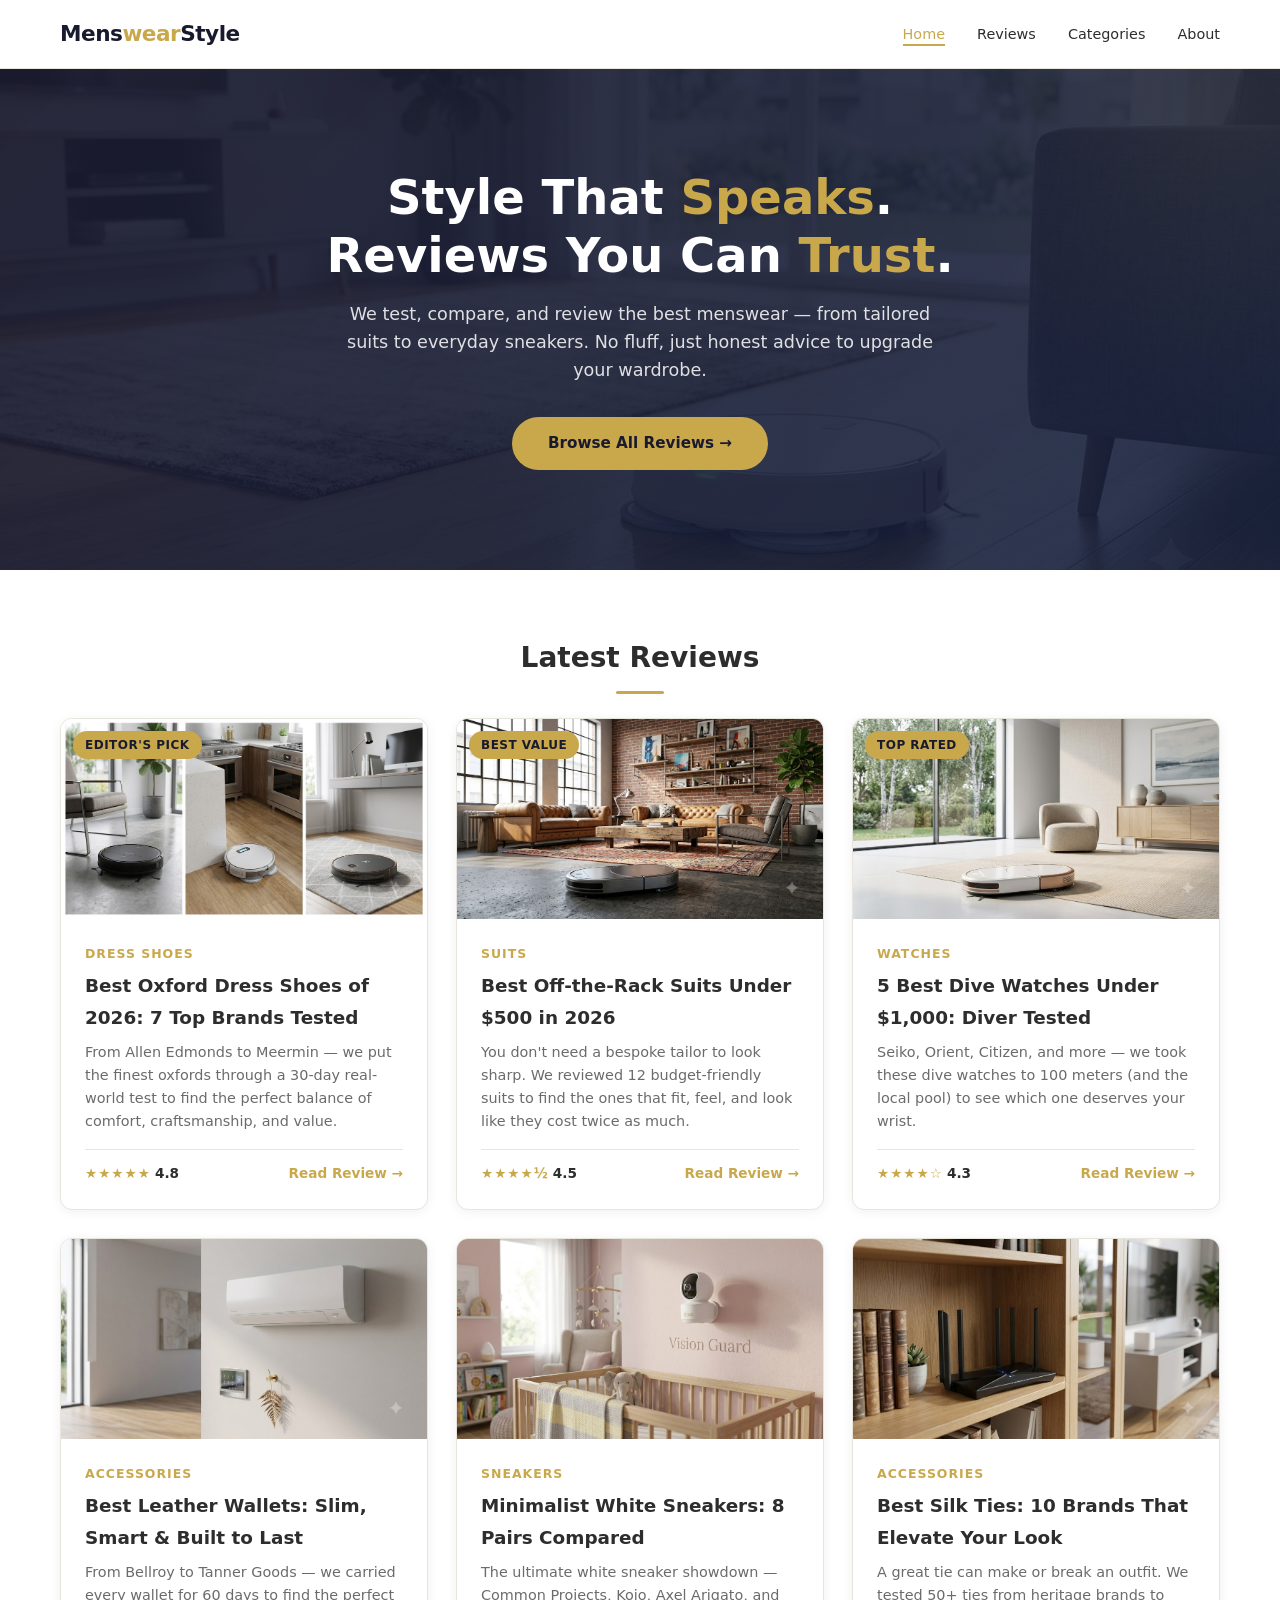
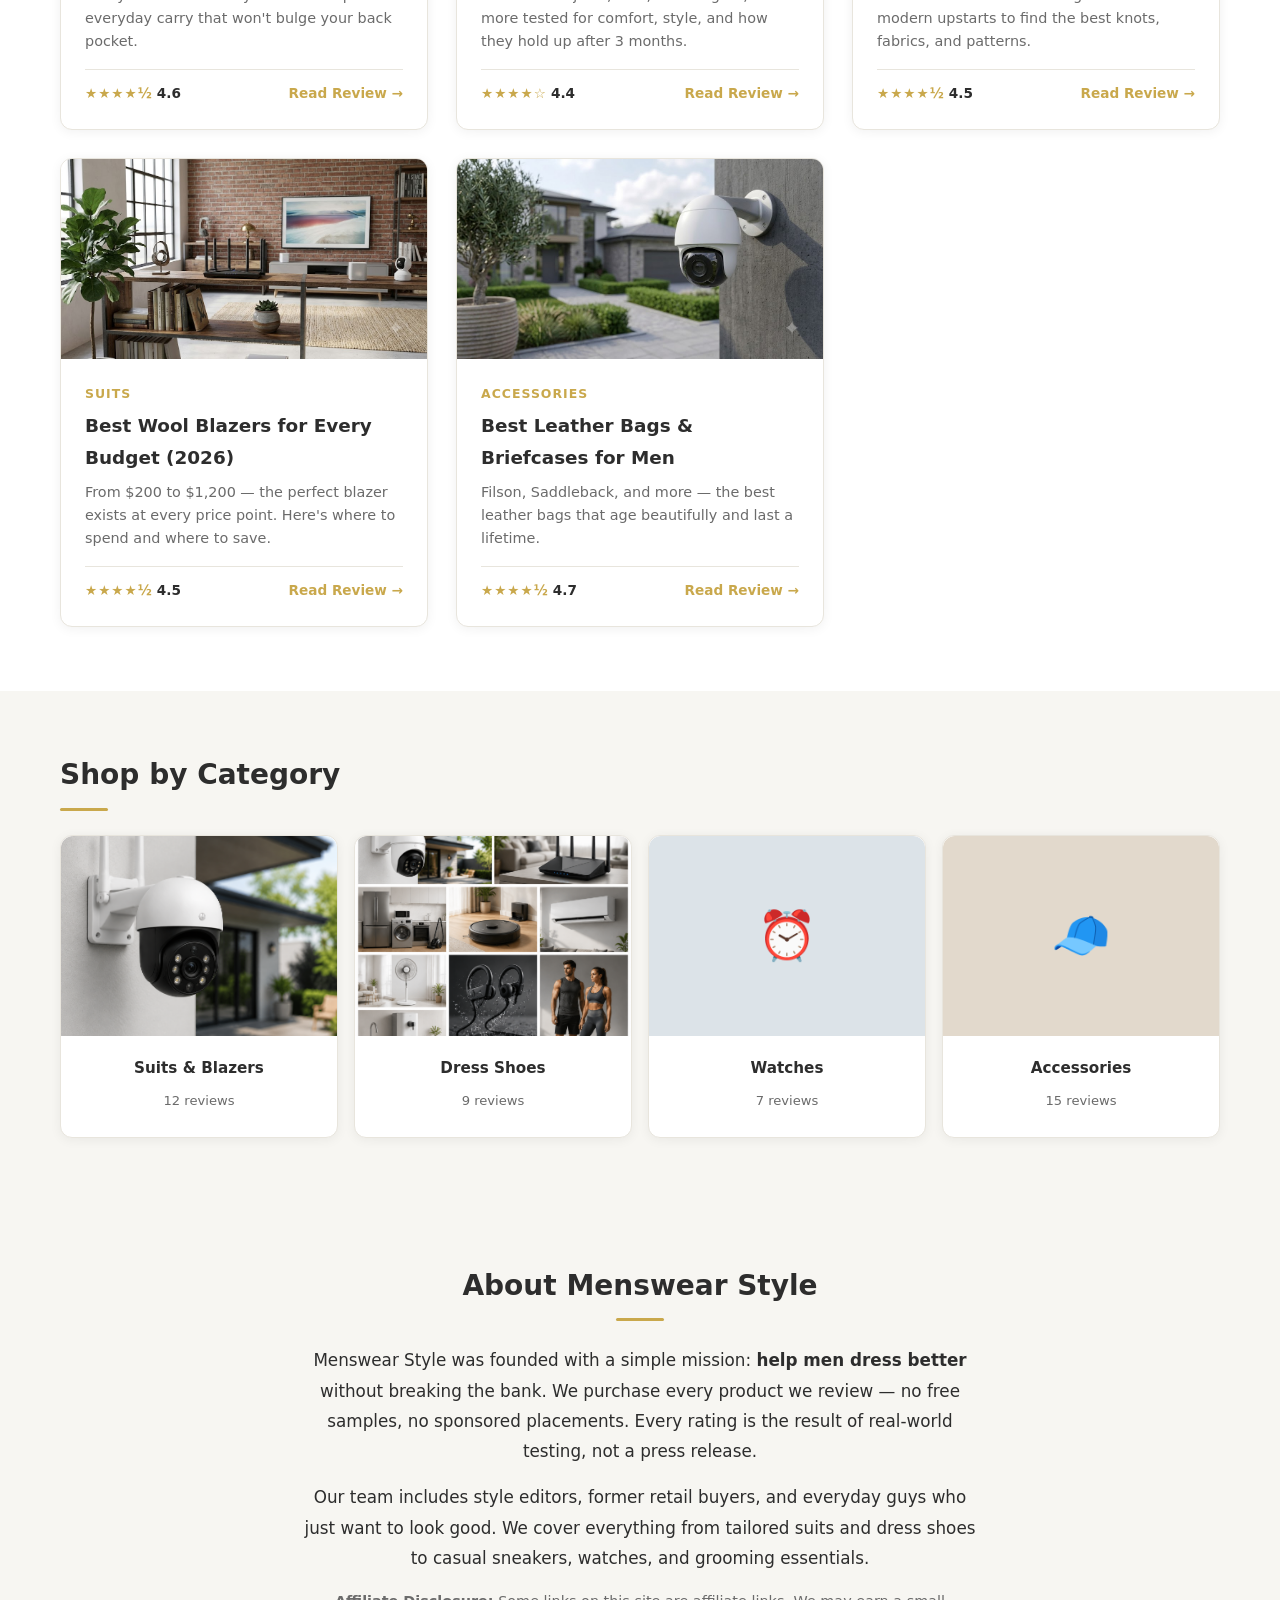
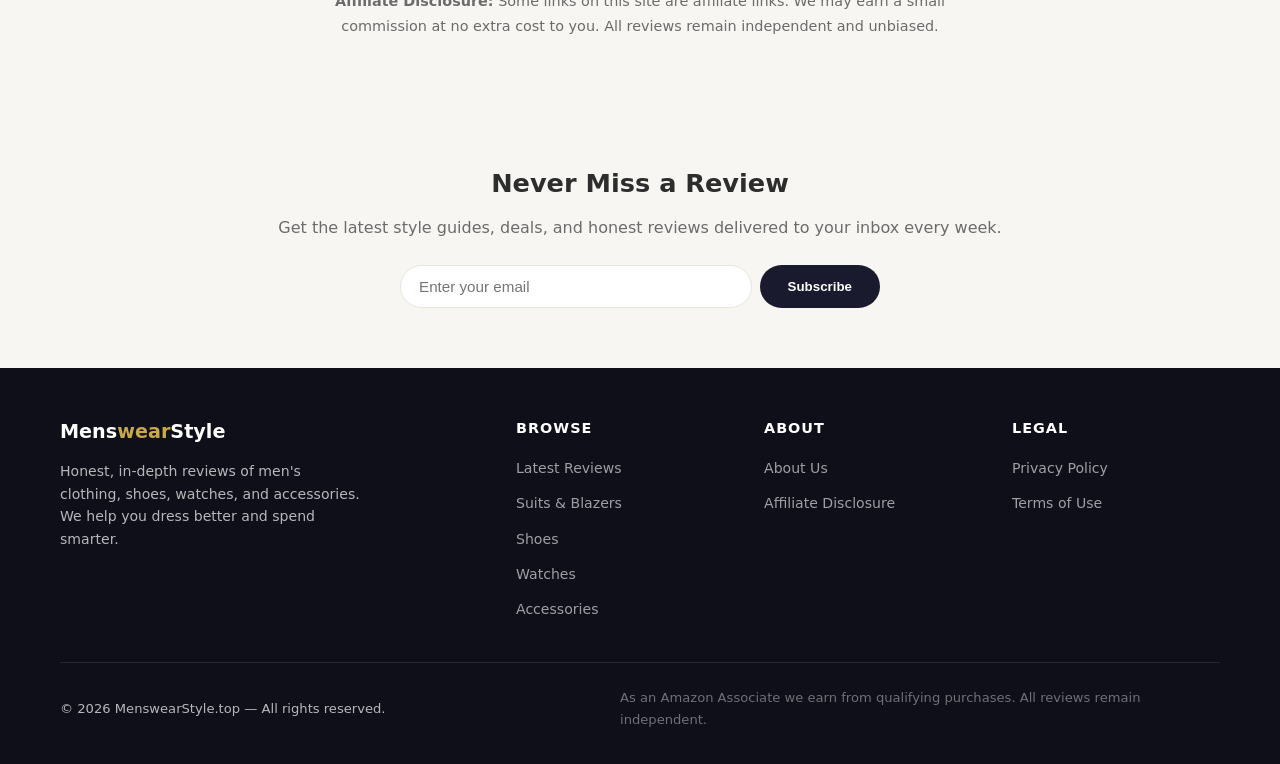
==== index.html @ a1fa3074 "Initial commit: menswearstyle.top static site" ====
<!DOCTYPE html>
<html lang="en">
<head>
  <meta charset="UTF-8" />
  <meta name="viewport" content="width=device-width, initial-scale=1.0" />
  <title>Menswear Style — Honest Reviews & Style Guide for Men</title>
  <meta name="description" content="In-depth reviews of men's suits, shoes, watches, and accessories. Honest buying guides to help you dress better and spend smarter." />
  <link rel="stylesheet" href="css/style.css" />
  <link rel="canonical" href="https://menswearstyle.top/" />
  <meta property="og:title" content="Menswear Style — Honest Reviews & Style Guide for Men" />
  <meta property="og:description" content="In-depth reviews of men's suits, shoes, watches, and accessories." />
  <meta property="og:url" content="https://menswearstyle.top/" />
  <meta property="og:type" content="website" />
  <style>
    /* ---- Hero with background image ---- */
    .hero {
      background: linear-gradient(135deg, rgba(26,26,46,0.92) 0%, rgba(22,33,62,0.88) 100%), url('images/hero.png');
      background-size: cover;
      background-position: center;
      padding: 100px 0;
    }

    .hero h1 { font-size: 3rem; }

    /* ---- Card image backgrounds ---- */
    .card-img {
      background-size: cover !important;
      background-position: center !important;
    }

    /* ---- Section padding tweaks ---- */
    .featured { padding: 64px 0; }
    .featured .section-title { text-align: center; }
    .featured .section-title::after { left: 50%; transform: translateX(-50%); }

    /* ---- Category with images ---- */
    .cat-card-img {
      width: 100%;
      height: 200px;
      border-radius: var(--radius) var(--radius) 0 0;
      background-size: cover;
      background-position: center;
    }
    .cat-card { padding: 0; overflow: hidden; }
    .cat-card .cat-info { padding: 20px 16px 24px; }
    .cat-card h3 { margin-bottom: 4px; }
    .cat-card .count { font-size: 0.82rem; color: var(--text-light); }

    /* ---- Responsive hero ---- */
    @media (max-width: 768px) {
      .hero { padding: 64px 0; }
      .hero h1 { font-size: 2rem; }
    }
  </style>
</head>
<body>

  <!-- ===== Header ===== -->
  <header class="site-header" role="banner">
    <div class="container header-inner">
      <div class="logo"><a href="/">Mens<span>wear</span>Style</a></div>
      <button class="nav-toggle" aria-label="Toggle navigation" aria-expanded="false">☰</button>
      <nav role="navigation" aria-label="Main navigation">
        <ul class="nav-list">
          <li><a href="/" class="active">Home</a></li>
          <li><a href="#reviews">Reviews</a></li>
          <li><a href="#categories">Categories</a></li>
          <li><a href="#about">About</a></li>
        </ul>
      </nav>
    </div>
  </header>

  <!-- ===== Hero ===== -->
  <section class="hero">
    <div class="container">
      <h1>Style That <span>Speaks</span>.<br />Reviews You Can <span>Trust</span>.</h1>
      <p>We test, compare, and review the best menswear — from tailored suits to everyday sneakers. No fluff, just honest advice to upgrade your wardrobe.</p>
      <a href="#reviews" class="hero-cta">Browse All Reviews →</a>
    </div>
  </section>

  <!-- ===== Featured Reviews ===== -->
  <section class="featured" id="reviews">
    <div class="container">
      <h2 class="section-title">Latest Reviews</h2>
      <div class="review-grid">

        <article class="review-card">
          <div class="card-img" style="background-image:url('images/review-1.jpg')">
            <span class="badge">Editor's Pick</span>
          </div>
          <div class="card-body">
            <div class="cat-tag">Dress Shoes</div>
            <h3><a href="#">Best Oxford Dress Shoes of 2026: 7 Top Brands Tested</a></h3>
            <p>From Allen Edmonds to Meermin — we put the finest oxfords through a 30-day real-world test to find the perfect balance of comfort, craftsmanship, and value.</p>
            <div class="card-footer">
              <span class="rating"><span class="stars">★★★★★</span> 4.8</span>
              <a href="#" class="read-more">Read Review →</a>
            </div>
          </div>
        </article>

        <article class="review-card">
          <div class="card-img" style="background-image:url('images/review-2.jpg')">
            <span class="badge">Best Value</span>
          </div>
          <div class="card-body">
            <div class="cat-tag">Suits</div>
            <h3><a href="#">Best Off-the-Rack Suits Under $500 in 2026</a></h3>
            <p>You don't need a bespoke tailor to look sharp. We reviewed 12 budget-friendly suits to find the ones that fit, feel, and look like they cost twice as much.</p>
            <div class="card-footer">
              <span class="rating"><span class="stars">★★★★½</span> 4.5</span>
              <a href="#" class="read-more">Read Review →</a>
            </div>
          </div>
        </article>

        <article class="review-card">
          <div class="card-img" style="background-image:url('images/review-3.jpg')">
            <span class="badge">Top Rated</span>
          </div>
          <div class="card-body">
            <div class="cat-tag">Watches</div>
            <h3><a href="#">5 Best Dive Watches Under $1,000: Diver Tested</a></h3>
            <p>Seiko, Orient, Citizen, and more — we took these dive watches to 100 meters (and the local pool) to see which one deserves your wrist.</p>
            <div class="card-footer">
              <span class="rating"><span class="stars">★★★★☆</span> 4.3</span>
              <a href="#" class="read-more">Read Review →</a>
            </div>
          </div>
        </article>

        <article class="review-card">
          <div class="card-img" style="background-image:url('images/review-4.jpg')"></div>
          <div class="card-body">
            <div class="cat-tag">Accessories</div>
            <h3><a href="#">Best Leather Wallets: Slim, Smart & Built to Last</a></h3>
            <p>From Bellroy to Tanner Goods — we carried every wallet for 60 days to find the perfect everyday carry that won't bulge your back pocket.</p>
            <div class="card-footer">
              <span class="rating"><span class="stars">★★★★½</span> 4.6</span>
              <a href="#" class="read-more">Read Review →</a>
            </div>
          </div>
        </article>

        <article class="review-card">
          <div class="card-img" style="background-image:url('images/review-5.jpg')"></div>
          <div class="card-body">
            <div class="cat-tag">Sneakers</div>
            <h3><a href="#">Minimalist White Sneakers: 8 Pairs Compared</a></h3>
            <p>The ultimate white sneaker showdown — Common Projects, Koio, Axel Arigato, and more tested for comfort, style, and how they hold up after 3 months.</p>
            <div class="card-footer">
              <span class="rating"><span class="stars">★★★★☆</span> 4.4</span>
              <a href="#" class="read-more">Read Review →</a>
            </div>
          </div>
        </article>

        <article class="review-card">
          <div class="card-img" style="background-image:url('images/review-6.jpg')"></div>
          <div class="card-body">
            <div class="cat-tag">Accessories</div>
            <h3><a href="#">Best Silk Ties: 10 Brands That Elevate Your Look</a></h3>
            <p>A great tie can make or break an outfit. We tested 50+ ties from heritage brands to modern upstarts to find the best knots, fabrics, and patterns.</p>
            <div class="card-footer">
              <span class="rating"><span class="stars">★★★★½</span> 4.5</span>
              <a href="#" class="read-more">Read Review →</a>
            </div>
          </div>
        </article>

        <article class="review-card">
          <div class="card-img" style="background-image:url('images/review-7.jpg')"></div>
          <div class="card-body">
            <div class="cat-tag">Suits</div>
            <h3><a href="#">Best Wool Blazers for Every Budget (2026)</a></h3>
            <p>From $200 to $1,200 — the perfect blazer exists at every price point. Here's where to spend and where to save.</p>
            <div class="card-footer">
              <span class="rating"><span class="stars">★★★★½</span> 4.5</span>
              <a href="#" class="read-more">Read Review →</a>
            </div>
          </div>
        </article>

        <article class="review-card">
          <div class="card-img" style="background-image:url('images/review-8.jpg')"></div>
          <div class="card-body">
            <div class="cat-tag">Accessories</div>
            <h3><a href="#">Best Leather Bags & Briefcases for Men</a></h3>
            <p>Filson, Saddleback, and more — the best leather bags that age beautifully and last a lifetime.</p>
            <div class="card-footer">
              <span class="rating"><span class="stars">★★★★½</span> 4.7</span>
              <a href="#" class="read-more">Read Review →</a>
            </div>
          </div>
        </article>

      </div>
    </div>
  </section>

  <!-- ===== Categories with Images ===== -->
  <section class="categories" id="categories">
    <div class="container">
      <h2 class="section-title">Shop by Category</h2>
      <div class="cat-grid" style="grid-template-columns: repeat(auto-fit, minmax(240px, 1fr));">

        <div class="cat-card">
          <div class="cat-card-img" style="background-image:url('images/featured-1.png')"></div>
          <div class="cat-info">
            <h3>Suits & Blazers</h3>
            <span class="count">12 reviews</span>
          </div>
        </div>

        <div class="cat-card">
          <div class="cat-card-img" style="background-image:url('images/featured-2.png')"></div>
          <div class="cat-info">
            <h3>Dress Shoes</h3>
            <span class="count">9 reviews</span>
          </div>
        </div>

        <div class="cat-card">
          <div class="cat-card-img" style="background:#dce3e8;display:flex;align-items:center;justify-content:center;font-size:3rem;color:#5a6b78;">
            &#x23F0;
          </div>
          <div class="cat-info">
            <h3>Watches</h3>
            <span class="count">7 reviews</span>
          </div>
        </div>

        <div class="cat-card">
          <div class="cat-card-img" style="background:#e2d9cc;display:flex;align-items:center;justify-content:center;font-size:3rem;color:#736653;">
            &#x1F9E2;
          </div>
          <div class="cat-info">
            <h3>Accessories</h3>
            <span class="count">15 reviews</span>
          </div>
        </div>

      </div>
    </div>
  </section>

  <!-- ===== About Section ===== -->
  <section class="featured" id="about" style="background:var(--bg-alt);">
    <div class="container" style="max-width:720px;text-align:center;">
      <h2 class="section-title" style="text-align:center;">About Menswear Style</h2>
      <p style="font-size:1.05rem;line-height:1.8;margin-bottom:16px;">
        Menswear Style was founded with a simple mission: <strong>help men dress better</strong> without breaking the bank.
        We purchase every product we review — no free samples, no sponsored placements. Every rating is the result of
        real-world testing, not a press release.
      </p>
      <p style="font-size:1.05rem;line-height:1.8;margin-bottom:16px;">
        Our team includes style editors, former retail buyers, and everyday guys who just want to look good.
        We cover everything from tailored suits and dress shoes to casual sneakers, watches, and grooming essentials.
      </p>
      <p style="font-size:0.9rem;color:var(--text-light);">
        <strong>Affiliate Disclosure:</strong> Some links on this site are affiliate links. We may earn a small commission
        at no extra cost to you. All reviews remain independent and unbiased.
      </p>
    </div>
  </section>

  <!-- ===== Newsletter ===== -->
  <section class="newsletter">
    <div class="container">
      <h2>Never Miss a Review</h2>
      <p>Get the latest style guides, deals, and honest reviews delivered to your inbox every week.</p>
      <form class="newsletter-form" action="#" method="post">
        <label for="newsletter-email" class="sr-only">Your email address</label>
        <input type="email" id="newsletter-email" placeholder="Enter your email" required />
        <button type="submit">Subscribe</button>
      </form>
    </div>
  </section>

  <!-- ===== Footer ===== -->
  <footer class="site-footer" role="contentinfo">
    <div class="container">
      <div class="footer-grid">
        <div class="footer-brand">
          <h3>Mens<span>wear</span>Style</h3>
          <p>Honest, in-depth reviews of men's clothing, shoes, watches, and accessories. We help you dress better and spend smarter.</p>
        </div>
        <div class="footer-col">
          <h4>Browse</h4>
          <ul>
            <li><a href="#reviews">Latest Reviews</a></li>
            <li><a href="#categories">Suits & Blazers</a></li>
            <li><a href="#categories">Shoes</a></li>
            <li><a href="#categories">Watches</a></li>
            <li><a href="#categories">Accessories</a></li>
          </ul>
        </div>
        <div class="footer-col">
          <h4>About</h4>
          <ul>
            <li><a href="#about">About Us</a></li>
            <li><a href="#about">Affiliate Disclosure</a></li>
          </ul>
        </div>
        <div class="footer-col">
          <h4>Legal</h4>
          <ul>
            <li><a href="#about">Privacy Policy</a></li>
            <li><a href="#about">Terms of Use</a></li>
          </ul>
        </div>
      </div>
      <div class="footer-bottom">
        <span>&copy; 2026 MenswearStyle.top — All rights reserved.</span>
        <span class="disclaimer">As an Amazon Associate we earn from qualifying purchases. All reviews remain independent.</span>
      </div>
    </div>
  </footer>

  <script src="js/main.js"></script>
</body>
</html>
---- css/style.css ----
/* ============================================
   menswearstyle.top — Premium Men's Style Guide
   ============================================ */

/* ---- Reset & Base ---- */
*, *::before, *::after {
  margin: 0;
  padding: 0;
  box-sizing: border-box;
}

:root {
  --primary: #1a1a2e;
  --primary-light: #16213e;
  --accent: #c9a84c;
  --accent-hover: #b8942e;
  --accent-light: #f5ecd7;
  --text: #2d2d2d;
  --text-light: #6b6b6b;
  --bg: #ffffff;
  --bg-alt: #f7f6f2;
  --bg-dark: #0f0f1a;
  --border: #e8e5dd;
  --radius: 12px;
  --radius-sm: 6px;
  --shadow: 0 2px 12px rgba(0,0,0,0.06);
  --shadow-lg: 0 8px 32px rgba(0,0,0,0.10);
  --font: 'Segoe UI', system-ui, -apple-system, sans-serif;
  --font-serif: Georgia, 'Times New Roman', serif;
  --max-width: 1200px;
}

html {
  scroll-behavior: smooth;
}

body {
  font-family: var(--font);
  color: var(--text);
  background: var(--bg);
  line-height: 1.7;
  -webkit-font-smoothing: antialiased;
}

a {
  color: var(--primary);
  text-decoration: none;
  transition: color 0.2s;
}

a:hover {
  color: var(--accent);
}

img {
  max-width: 100%;
  height: auto;
  display: block;
}

/* ---- Utility ---- */
.container {
  width: 100%;
  max-width: var(--max-width);
  margin: 0 auto;
  padding: 0 20px;
}

.sr-only {
  position: absolute;
  width: 1px;
  height: 1px;
  padding: 0;
  margin: -1px;
  overflow: hidden;
  clip: rect(0,0,0,0);
  border: 0;
}

.section-title {
  font-size: 1.75rem;
  font-weight: 700;
  margin-bottom: 1.5rem;
  position: relative;
  padding-bottom: 0.75rem;
}

.section-title::after {
  content: '';
  position: absolute;
  bottom: 0;
  left: 0;
  width: 48px;
  height: 3px;
  background: var(--accent);
  border-radius: 2px;
}

/* ---- Header / Nav ---- */
.site-header {
  background: var(--bg);
  border-bottom: 1px solid var(--border);
  position: sticky;
  top: 0;
  z-index: 100;
  backdrop-filter: blur(8px);
  background: rgba(255,255,255,0.97);
}

.header-inner {
  display: flex;
  align-items: center;
  justify-content: space-between;
  height: 68px;
}

.logo {
  font-size: 1.35rem;
  font-weight: 800;
  letter-spacing: -0.5px;
}

.logo a {
  color: var(--primary);
}

.logo span {
  color: var(--accent);
}

.nav-toggle {
  display: none;
  background: none;
  border: none;
  font-size: 1.5rem;
  cursor: pointer;
  color: var(--text);
  padding: 4px;
}

.nav-list {
  display: flex;
  list-style: none;
  gap: 2rem;
  align-items: center;
}

.nav-list a {
  font-size: 0.9rem;
  font-weight: 500;
  color: var(--text);
  padding: 4px 0;
  position: relative;
}

.nav-list a::after {
  content: '';
  position: absolute;
  bottom: 0;
  left: 0;
  width: 0;
  height: 2px;
  background: var(--accent);
  transition: width 0.25s;
}

.nav-list a:hover::after,
.nav-list a.active::after {
  width: 100%;
}

.nav-list a.active {
  color: var(--accent);
}

/* ---- Hero ---- */
.hero {
  background: linear-gradient(135deg, var(--primary) 0%, var(--primary-light) 100%);
  color: #fff;
  padding: 80px 0;
  text-align: center;
  position: relative;
  overflow: hidden;
}

.hero::before {
  content: '';
  position: absolute;
  top: -50%;
  right: -20%;
  width: 600px;
  height: 600px;
  background: radial-gradient(circle, rgba(201,168,76,0.08) 0%, transparent 70%);
  border-radius: 50%;
}

.hero h1 {
  font-size: 2.75rem;
  font-weight: 800;
  line-height: 1.2;
  margin-bottom: 1rem;
  position: relative;
}

.hero h1 span {
  color: var(--accent);
}

.hero p {
  font-size: 1.1rem;
  opacity: 0.85;
  max-width: 600px;
  margin: 0 auto 2rem;
  line-height: 1.6;
}

.hero-cta {
  display: inline-block;
  background: var(--accent);
  color: var(--primary);
  font-weight: 700;
  padding: 14px 36px;
  border-radius: 50px;
  font-size: 0.95rem;
  transition: all 0.25s;
}

.hero-cta:hover {
  background: var(--accent-hover);
  transform: translateY(-2px);
  box-shadow: 0 6px 20px rgba(201,168,76,0.35);
  color: var(--primary);
}

/* ---- Category Grid ---- */
.categories {
  padding: 60px 0;
  background: var(--bg-alt);
}

.cat-grid {
  display: grid;
  grid-template-columns: repeat(auto-fit, minmax(160px, 1fr));
  gap: 16px;
}

.cat-card {
  background: var(--bg);
  border-radius: var(--radius);
  padding: 28px 16px;
  text-align: center;
  box-shadow: var(--shadow);
  transition: all 0.3s;
  border: 1px solid var(--border);
}

.cat-card:hover {
  transform: translateY(-4px);
  box-shadow: var(--shadow-lg);
  border-color: var(--accent);
}

.cat-card .icon {
  font-size: 2rem;
  margin-bottom: 10px;
  display: block;
}

.cat-card h3 {
  font-size: 0.95rem;
  font-weight: 600;
}

.cat-card a {
  color: var(--text);
}

.cat-card a:hover {
  color: var(--accent);
}

/* ---- Review Card ---- */
.review-grid {
  display: grid;
  grid-template-columns: repeat(auto-fill, minmax(340px, 1fr));
  gap: 28px;
}

.review-card {
  background: var(--bg);
  border-radius: var(--radius);
  overflow: hidden;
  box-shadow: var(--shadow);
  border: 1px solid var(--border);
  transition: all 0.3s;
}

.review-card:hover {
  transform: translateY(-4px);
  box-shadow: var(--shadow-lg);
}

.review-card .card-img {
  height: 200px;
  background: var(--bg-alt);
  display: flex;
  align-items: center;
  justify-content: center;
  font-size: 3rem;
  color: var(--text-light);
  position: relative;
}

.card-img .badge {
  position: absolute;
  top: 12px;
  left: 12px;
  background: var(--accent);
  color: var(--primary);
  font-size: 0.75rem;
  font-weight: 700;
  padding: 4px 12px;
  border-radius: 50px;
  text-transform: uppercase;
  letter-spacing: 0.5px;
}

.review-card .card-body {
  padding: 24px;
}

.card-body .cat-tag {
  font-size: 0.78rem;
  font-weight: 600;
  color: var(--accent);
  text-transform: uppercase;
  letter-spacing: 1px;
  margin-bottom: 6px;
}

.card-body h3 {
  font-size: 1.15rem;
  font-weight: 700;
  margin-bottom: 8px;
}

.card-body h3 a {
  color: var(--text);
}

.card-body h3 a:hover {
  color: var(--accent);
}

.card-body p {
  font-size: 0.9rem;
  color: var(--text-light);
  margin-bottom: 16px;
  line-height: 1.6;
}

.card-footer {
  display: flex;
  align-items: center;
  justify-content: space-between;
  padding-top: 12px;
  border-top: 1px solid var(--border);
}

.rating {
  display: flex;
  align-items: center;
  gap: 4px;
  font-size: 0.85rem;
  font-weight: 600;
}

.rating .stars {
  color: var(--accent);
  letter-spacing: 1px;
}

.read-more {
  font-size: 0.85rem;
  font-weight: 600;
  color: var(--accent);
}

.read-more:hover {
  color: var(--accent-hover);
}

/* ---- Featured Section ---- */
.featured {
  padding: 64px 0;
}

/* ---- Newsletter ---- */
.newsletter {
  background: var(--bg-alt);
  padding: 60px 0;
  text-align: center;
}

.newsletter h2 {
  font-size: 1.6rem;
  margin-bottom: 0.5rem;
}

.newsletter p {
  color: var(--text-light);
  margin-bottom: 1.5rem;
}

.newsletter-form {
  display: flex;
  max-width: 480px;
  margin: 0 auto;
  gap: 8px;
}

.newsletter-form input {
  flex: 1;
  padding: 12px 18px;
  border: 1px solid var(--border);
  border-radius: 50px;
  font-size: 0.95rem;
  outline: none;
  transition: border-color 0.2s;
}

.newsletter-form input:focus {
  border-color: var(--accent);
}

.newsletter-form button {
  padding: 12px 28px;
  background: var(--primary);
  color: #fff;
  border: none;
  border-radius: 50px;
  font-weight: 600;
  cursor: pointer;
  transition: background 0.2s;
}

.newsletter-form button:hover {
  background: var(--accent);
  color: var(--primary);
}

/* ---- Footer ---- */
.site-footer {
  background: var(--bg-dark);
  color: rgba(255,255,255,0.7);
  padding: 48px 0 32px;
}

.footer-grid {
  display: grid;
  grid-template-columns: 2fr 1fr 1fr 1fr;
  gap: 40px;
  margin-bottom: 32px;
}

.footer-brand h3 {
  color: #fff;
  font-size: 1.2rem;
  margin-bottom: 12px;
}

.footer-brand h3 span {
  color: var(--accent);
}

.footer-brand p {
  font-size: 0.88rem;
  line-height: 1.6;
  max-width: 300px;
}

.footer-col h4 {
  color: #fff;
  font-size: 0.9rem;
  font-weight: 600;
  margin-bottom: 14px;
  text-transform: uppercase;
  letter-spacing: 1px;
}

.footer-col ul {
  list-style: none;
}

.footer-col li {
  margin-bottom: 8px;
}

.footer-col a {
  color: rgba(255,255,255,0.6);
  font-size: 0.88rem;
}

.footer-col a:hover {
  color: var(--accent);
}

.footer-bottom {
  border-top: 1px solid rgba(255,255,255,0.1);
  padding-top: 24px;
  display: flex;
  justify-content: space-between;
  align-items: center;
  font-size: 0.82rem;
  flex-wrap: wrap;
  gap: 8px;
}

.footer-bottom .disclaimer {
  color: rgba(255,255,255,0.4);
  max-width: 600px;
}

/* ============================================
   Category Page
   ============================================ */
.page-banner {
  background: var(--primary);
  color: #fff;
  padding: 48px 0 40px;
  text-align: center;
}

.page-banner h1 {
  font-size: 2rem;
  margin-bottom: 8px;
}

.page-banner p {
  opacity: 0.75;
  font-size: 1rem;
}

.page-content {
  padding: 48px 0;
}

/* ---- Filter Bar ---- */
.filter-bar {
  display: flex;
  flex-wrap: wrap;
  gap: 10px;
  margin-bottom: 36px;
}

.filter-btn {
  padding: 8px 20px;
  border-radius: 50px;
  border: 1px solid var(--border);
  background: var(--bg);
  font-size: 0.85rem;
  font-weight: 500;
  cursor: pointer;
  transition: all 0.2s;
}

.filter-btn:hover,
.filter-btn.active {
  background: var(--primary);
  color: #fff;
  border-color: var(--primary);
}

/* ============================================
   Review Detail Page
   ============================================ */
.review-header {
  max-width: 800px;
  margin: 0 auto 40px;
}

.review-header .cat-tag {
  font-size: 0.8rem;
  font-weight: 600;
  color: var(--accent);
  text-transform: uppercase;
  letter-spacing: 1px;
  margin-bottom: 8px;
}

.review-header h1 {
  font-size: 2.2rem;
  font-weight: 800;
  line-height: 1.25;
  margin-bottom: 12px;
}

.review-meta {
  display: flex;
  align-items: center;
  gap: 20px;
  flex-wrap: wrap;
  color: var(--text-light);
  font-size: 0.88rem;
}

.review-meta .stars {
  color: var(--accent);
  font-size: 1.1rem;
}

.review-hero-img {
  width: 100%;
  height: 380px;
  background: var(--bg-alt);
  border-radius: var(--radius);
  display: flex;
  align-items: center;
  justify-content: center;
  font-size: 4rem;
  color: var(--text-light);
  margin-bottom: 40px;
}

.review-layout {
  display: grid;
  grid-template-columns: 1fr 300px;
  gap: 48px;
  max-width: var(--max-width);
  margin: 0 auto;
  padding: 0 20px;
}

.review-body {
  max-width: 800px;
}

.review-body h2 {
  font-size: 1.5rem;
  font-weight: 700;
  margin: 36px 0 16px;
  padding-bottom: 8px;
  border-bottom: 1px solid var(--border);
}

.review-body h3 {
  font-size: 1.15rem;
  font-weight: 600;
  margin: 24px 0 12px;
}

.review-body p {
  margin-bottom: 16px;
  font-size: 1.02rem;
  line-height: 1.8;
}

.review-body ul {
  margin: 0 0 20px 24px;
}

.review-body li {
  margin-bottom: 8px;
  line-height: 1.6;
}

/* ---- Pros / Cons ---- */
.pros-cons {
  display: grid;
  grid-template-columns: 1fr 1fr;
  gap: 20px;
  margin: 28px 0;
}

.pros, .cons {
  padding: 24px;
  border-radius: var(--radius);
}

.pros {
  background: #f0fae9;
  border-left: 4px solid #4caf50;
}

.cons {
  background: #fef2f0;
  border-left: 4px solid #e53935;
}

.pros h3, .cons h3 {
  font-size: 1rem;
  font-weight: 700;
  margin-bottom: 12px;
  margin-top: 0;
}

.pros ul, .cons ul {
  list-style: none;
  margin: 0;
  padding: 0;
}

.pros li, .cons li {
  padding-left: 20px;
  position: relative;
  font-size: 0.93rem;
}

.pros li::before {
  content: '✓';
  position: absolute;
  left: 0;
  color: #4caf50;
  font-weight: 700;
}

.cons li::before {
  content: '✗';
  position: absolute;
  left: 0;
  color: #e53935;
  font-weight: 700;
}

/* ---- Verdict Box ---- */
.verdict-box {
  background: var(--accent-light);
  border-radius: var(--radius);
  padding: 28px;
  margin: 32px 0;
  border: 1px solid var(--accent);
}

.verdict-box h3 {
  color: var(--primary);
  margin-top: 0;
  font-size: 1.2rem;
}

.verdict-box .verdict-score {
  font-size: 2.5rem;
  font-weight: 800;
  color: var(--accent);
  line-height: 1;
  margin-bottom: 8px;
}

/* ---- Sidebar ---- */
.sidebar {
  position: sticky;
  top: 88px;
  align-self: start;
}

.sidebar-card {
  background: var(--bg-alt);
  border-radius: var(--radius);
  padding: 24px;
  margin-bottom: 24px;
  border: 1px solid var(--border);
}

.sidebar-card h4 {
  font-size: 0.9rem;
  font-weight: 700;
  margin-bottom: 12px;
  text-transform: uppercase;
  letter-spacing: 1px;
}

.price-tag {
  font-size: 1.8rem;
  font-weight: 800;
  color: var(--primary);
  margin-bottom: 8px;
}

.check-price-btn {
  display: block;
  width: 100%;
  padding: 12px;
  background: var(--accent);
  color: var(--primary);
  font-weight: 700;
  border: none;
  border-radius: var(--radius-sm);
  font-size: 0.95rem;
  cursor: pointer;
  text-align: center;
  transition: all 0.2s;
}

.check-price-btn:hover {
  background: var(--accent-hover);
  transform: translateY(-1px);
}

.spec-list {
  list-style: none;
}

.spec-list li {
  padding: 8px 0;
  border-bottom: 1px solid var(--border);
  font-size: 0.88rem;
  display: flex;
  justify-content: space-between;
}

.spec-list li:last-child {
  border-bottom: none;
}

.spec-list .label {
  color: var(--text-light);
}

/* ============================================
   About / Contact Pages
   ============================================ */
.content-page {
  max-width: 720px;
  margin: 0 auto;
  padding: 48px 20px;
}

.content-page h1 {
  font-size: 2rem;
  font-weight: 800;
  margin-bottom: 24px;
}

.content-page h2 {
  font-size: 1.35rem;
  font-weight: 700;
  margin: 36px 0 12px;
}

.content-page p {
  margin-bottom: 16px;
  line-height: 1.8;
  font-size: 1.02rem;
}

.contact-form {
  margin-top: 32px;
}

.form-group {
  margin-bottom: 20px;
}

.form-group label {
  display: block;
  font-weight: 600;
  font-size: 0.9rem;
  margin-bottom: 6px;
}

.form-group input,
.form-group textarea,
.form-group select {
  width: 100%;
  padding: 12px 16px;
  border: 1px solid var(--border);
  border-radius: var(--radius-sm);
  font-size: 0.95rem;
  font-family: var(--font);
  outline: none;
  transition: border-color 0.2s;
}

.form-group input:focus,
.form-group textarea:focus {
  border-color: var(--accent);
}

.form-group textarea {
  min-height: 150px;
  resize: vertical;
}

.submit-btn {
  padding: 14px 36px;
  background: var(--primary);
  color: #fff;
  border: none;
  border-radius: 50px;
  font-weight: 600;
  font-size: 0.95rem;
  cursor: pointer;
  transition: all 0.2s;
}

.submit-btn:hover {
  background: var(--accent);
  color: var(--primary);
}

/* ---- Breadcrumb ---- */
.breadcrumb {
  display: flex;
  gap: 8px;
  list-style: none;
  font-size: 0.82rem;
  color: var(--text-light);
  margin-bottom: 24px;
  padding: 16px 20px 0;
  max-width: var(--max-width);
  margin-left: auto;
  margin-right: auto;
}

.breadcrumb a {
  color: var(--text-light);
}

.breadcrumb a:hover {
  color: var(--accent);
}

.breadcrumb li + li::before {
  content: '/';
  margin-right: 8px;
  color: var(--border);
}

/* ============================================
   Pagination
   ============================================ */
.pagination {
  display: flex;
  justify-content: center;
  gap: 8px;
  margin-top: 40px;
}

.pagination a {
  display: inline-flex;
  align-items: center;
  justify-content: center;
  width: 40px;
  height: 40px;
  border-radius: 50%;
  border: 1px solid var(--border);
  font-size: 0.88rem;
  font-weight: 500;
  transition: all 0.2s;
}

.pagination a:hover,
.pagination a.active {
  background: var(--primary);
  color: #fff;
  border-color: var(--primary);
}

/* ============================================
   Mobile Responsive
   ============================================ */
@media (max-width: 900px) {
  .review-layout {
    grid-template-columns: 1fr;
  }

  .sidebar {
    position: static;
    order: -1;
  }

  .footer-grid {
    grid-template-columns: 1fr 1fr;
  }
}

@media (max-width: 768px) {
  .hero h1 {
    font-size: 2rem;
  }

  .hero p {
    font-size: 1rem;
  }

  .hero {
    padding: 56px 0;
  }

  .section-title {
    font-size: 1.4rem;
  }

  .review-grid {
    grid-template-columns: 1fr;
  }

  .pros-cons {
    grid-template-columns: 1fr;
  }

  .nav-toggle {
    display: block;
  }

  .nav-list {
    display: none;
    position: absolute;
    top: 68px;
    left: 0;
    right: 0;
    background: var(--bg);
    flex-direction: column;
    padding: 20px;
    border-bottom: 1px solid var(--border);
    box-shadow: var(--shadow-lg);
    gap: 0;
  }

  .nav-list.open {
    display: flex;
  }

  .nav-list li {
    width: 100%;
  }

  .nav-list a {
    display: block;
    padding: 12px 0;
    border-bottom: 1px solid var(--border);
  }

  .nav-list a::after {
    display: none;
  }

  .newsletter-form {
    flex-direction: column;
    padding: 0 20px;
  }

  .newsletter-form input {
    border-radius: var(--radius-sm);
  }

  .newsletter-form button {
    border-radius: var(--radius-sm);
  }

  .footer-grid {
    grid-template-columns: 1fr;
    gap: 28px;
  }

  .footer-bottom {
    flex-direction: column;
    text-align: center;
  }

  .review-header h1 {
    font-size: 1.6rem;
  }

  .review-hero-img {
    height: 220px;
  }

  .page-banner h1 {
    font-size: 1.6rem;
  }
}

@media (max-width: 480px) {
  .cat-grid {
    grid-template-columns: repeat(2, 1fr);
  }

  .review-grid {
    grid-template-columns: 1fr;
  }
}
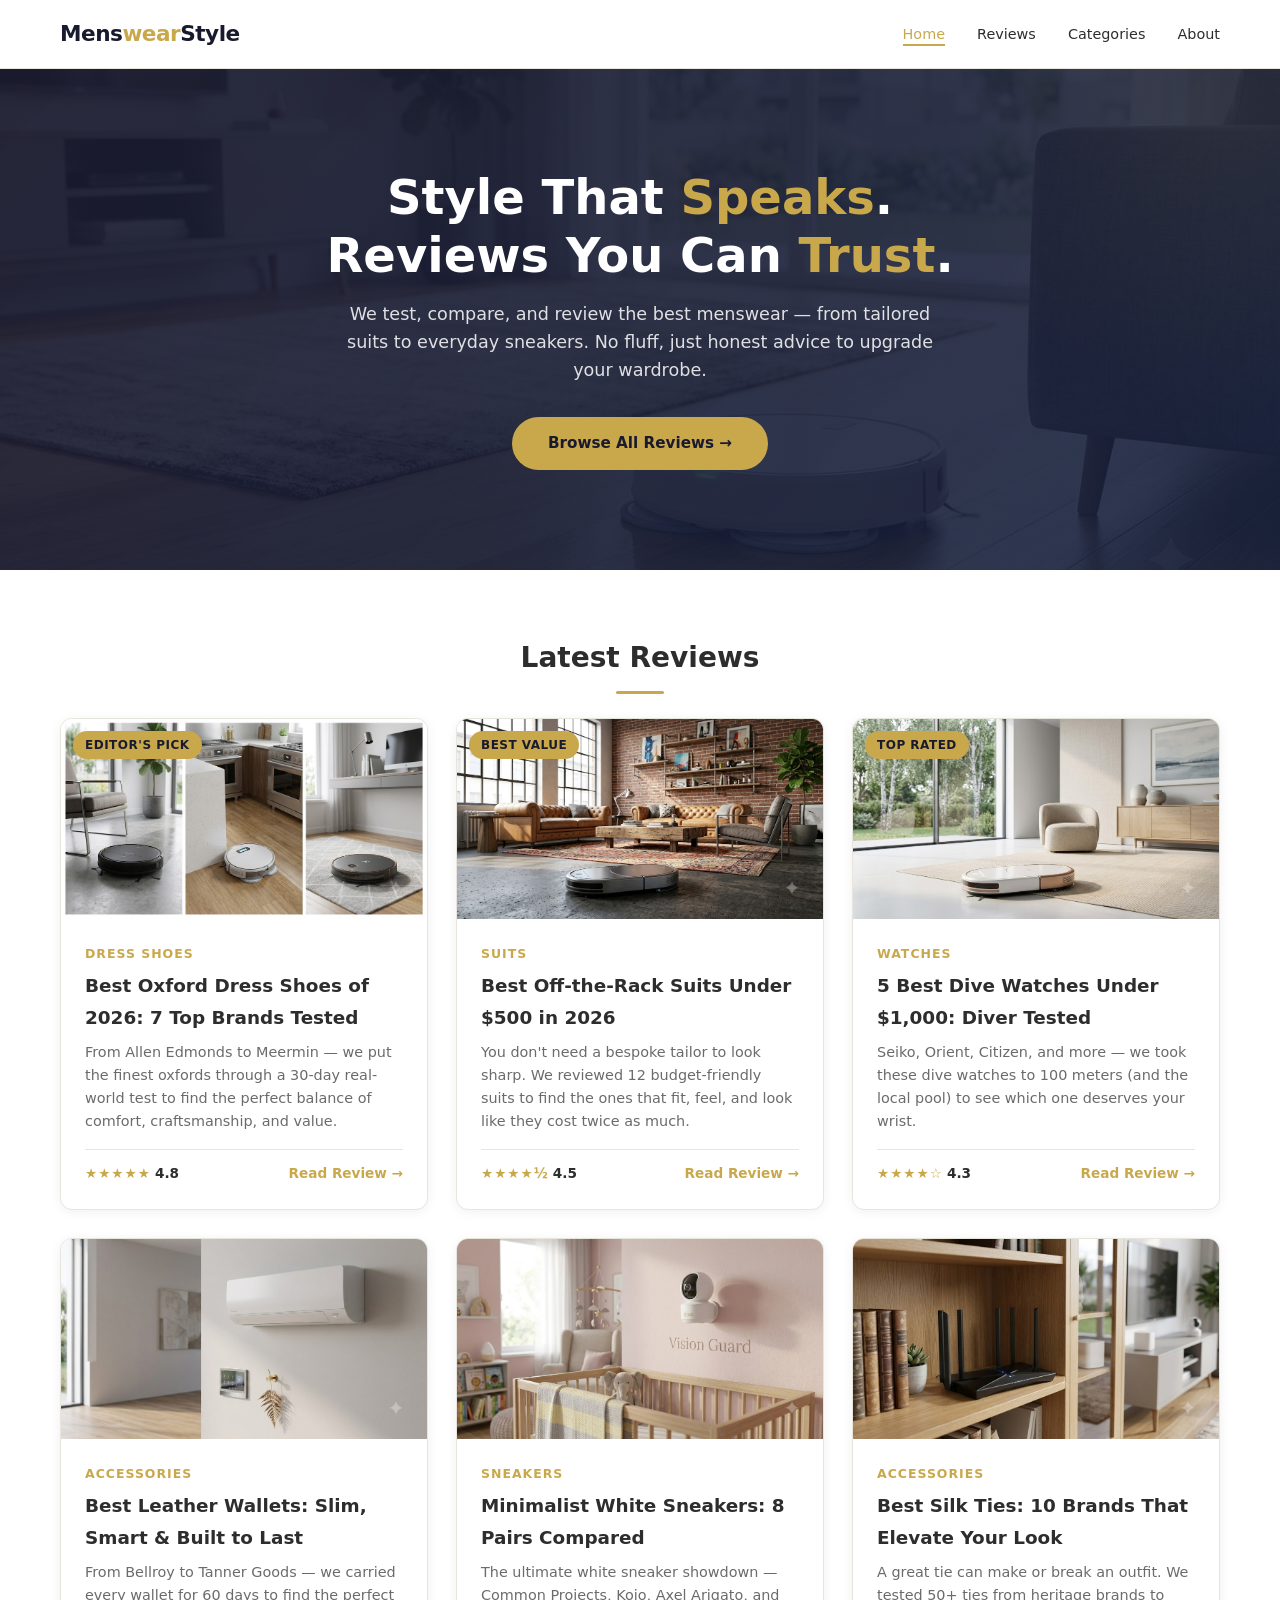
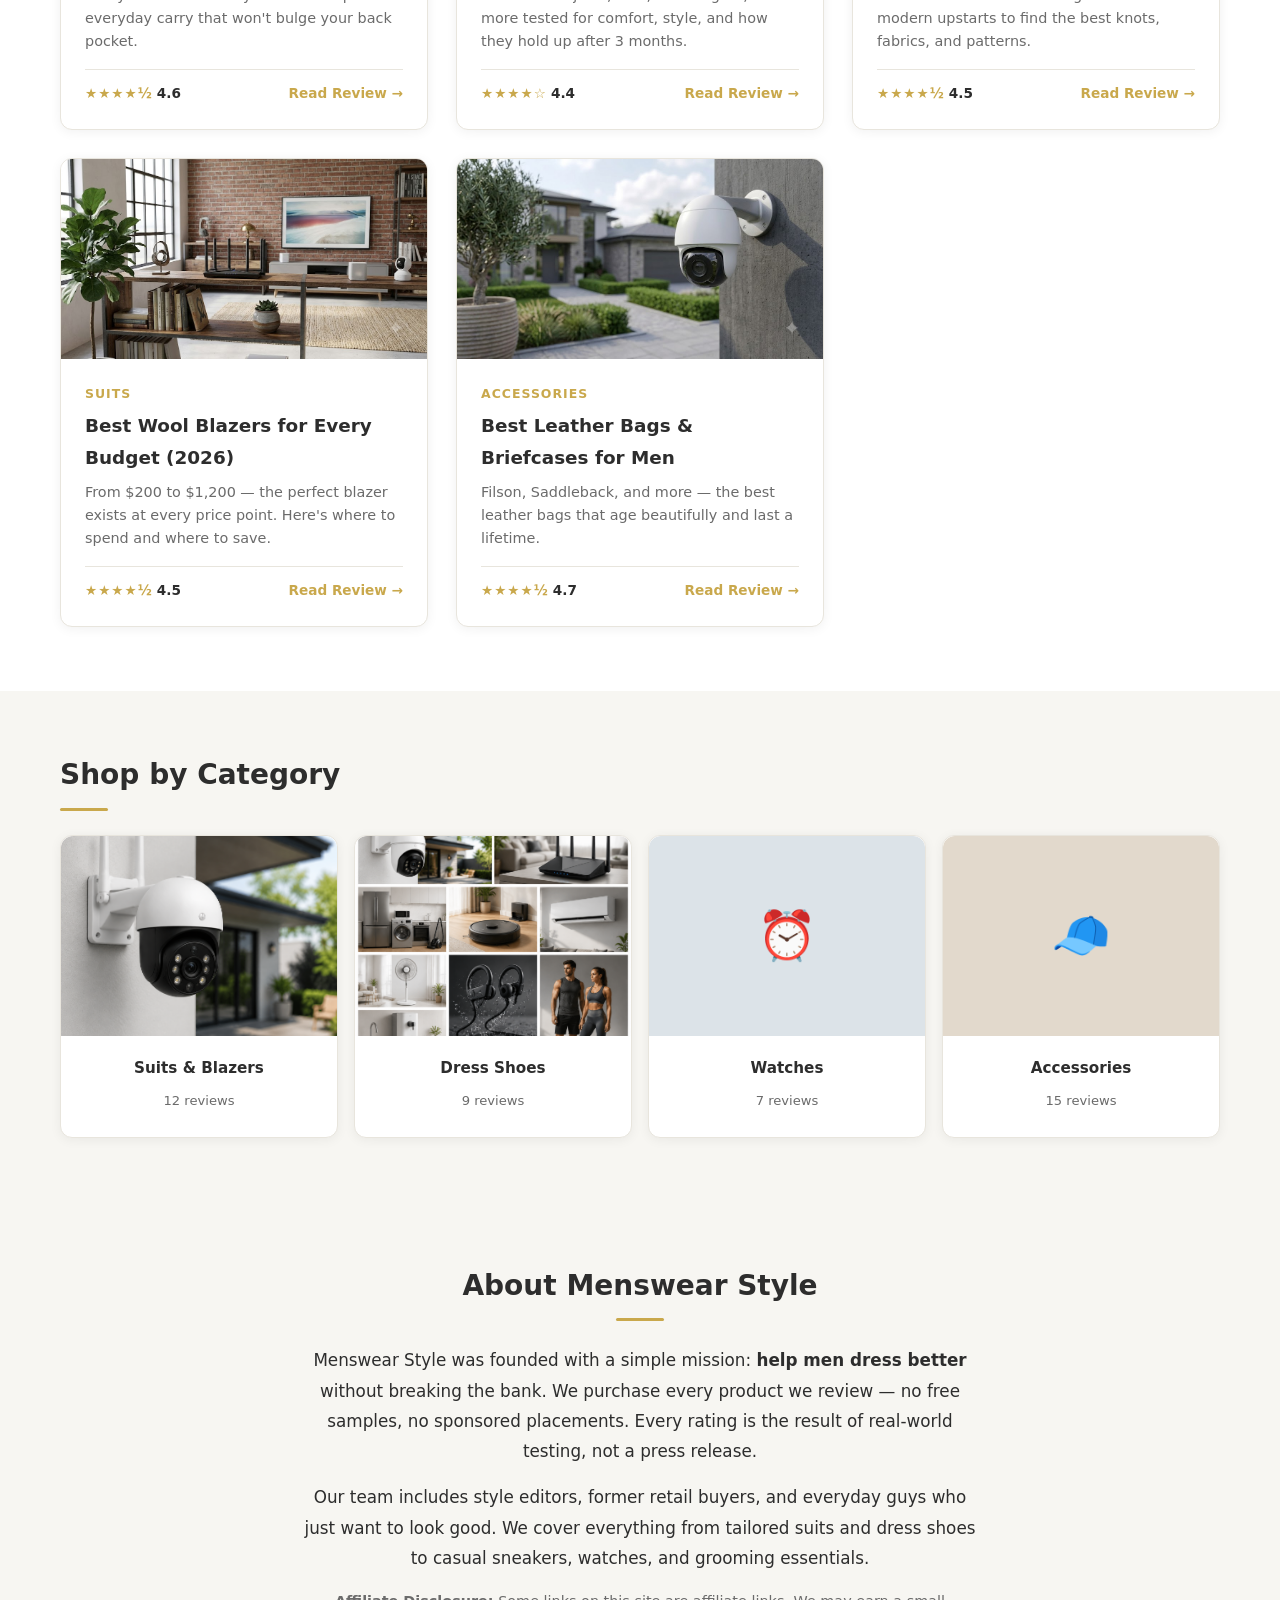
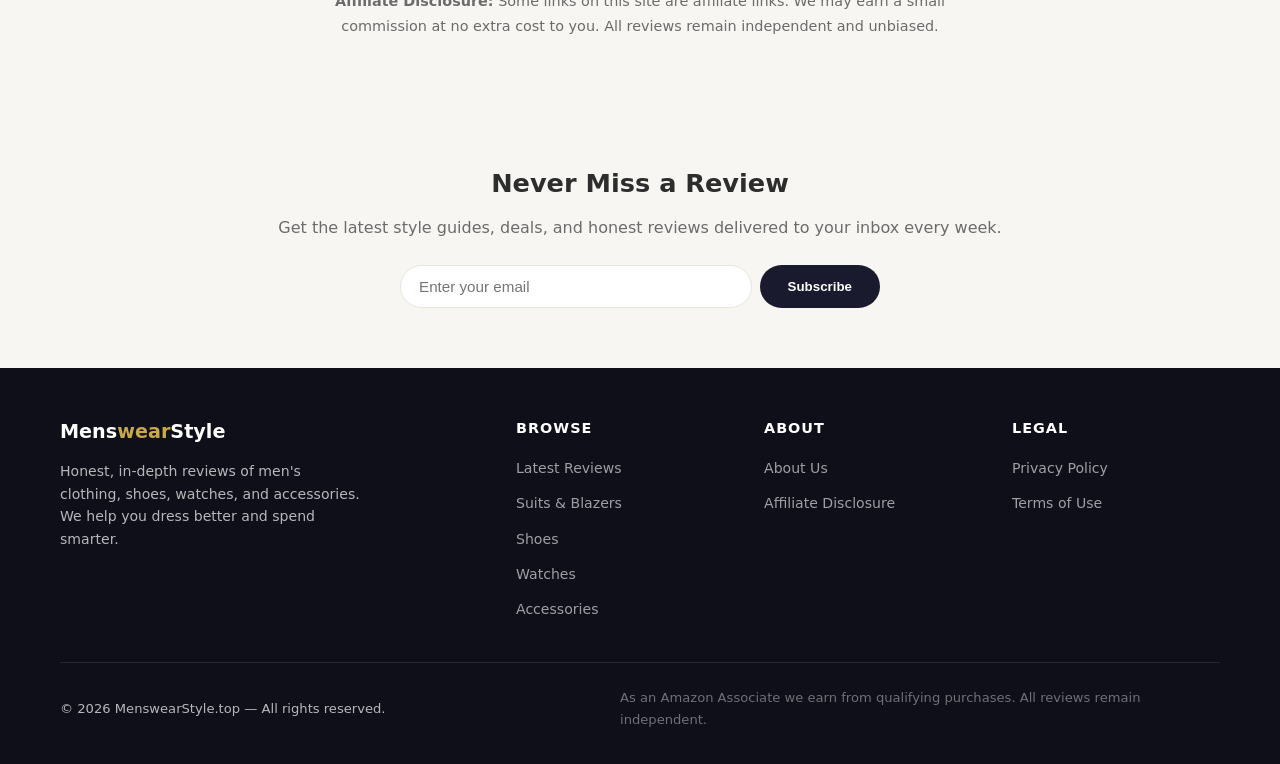
==== commit 72173a49: "Add 8 detailed review articles with proper homepage links" ====
--- a/index.html
+++ b/index.html
@@ -92,11 +92,11 @@
           </div>
           <div class="card-body">
             <div class="cat-tag">Dress Shoes</div>
-            <h3><a href="#">Best Oxford Dress Shoes of 2026: 7 Top Brands Tested</a></h3>
+            <h3><a href="reviews/best-oxford-dress-shoes-2026.html">Best Oxford Dress Shoes of 2026: 7 Top Brands Tested</a></h3>
             <p>From Allen Edmonds to Meermin — we put the finest oxfords through a 30-day real-world test to find the perfect balance of comfort, craftsmanship, and value.</p>
             <div class="card-footer">
               <span class="rating"><span class="stars">★★★★★</span> 4.8</span>
-              <a href="#" class="read-more">Read Review →</a>
+              <a href="reviews/best-oxford-dress-shoes-2026.html" class="read-more">Read Review →</a>
             </div>
           </div>
         </article>
@@ -107,11 +107,11 @@
           </div>
           <div class="card-body">
             <div class="cat-tag">Suits</div>
-            <h3><a href="#">Best Off-the-Rack Suits Under $500 in 2026</a></h3>
+            <h3><a href="reviews/best-suits-under-500-2026.html">Best Off-the-Rack Suits Under $500 in 2026</a></h3>
             <p>You don't need a bespoke tailor to look sharp. We reviewed 12 budget-friendly suits to find the ones that fit, feel, and look like they cost twice as much.</p>
             <div class="card-footer">
               <span class="rating"><span class="stars">★★★★½</span> 4.5</span>
-              <a href="#" class="read-more">Read Review →</a>
+              <a href="reviews/best-suits-under-500-2026.html" class="read-more">Read Review →</a>
             </div>
           </div>
         </article>
@@ -122,11 +122,11 @@
           </div>
           <div class="card-body">
             <div class="cat-tag">Watches</div>
-            <h3><a href="#">5 Best Dive Watches Under $1,000: Diver Tested</a></h3>
+            <h3><a href="reviews/best-dive-watches-under-1000.html">5 Best Dive Watches Under $1,000: Diver Tested</a></h3>
             <p>Seiko, Orient, Citizen, and more — we took these dive watches to 100 meters (and the local pool) to see which one deserves your wrist.</p>
             <div class="card-footer">
               <span class="rating"><span class="stars">★★★★☆</span> 4.3</span>
-              <a href="#" class="read-more">Read Review →</a>
+              <a href="reviews/best-dive-watches-under-1000.html" class="read-more">Read Review →</a>
             </div>
           </div>
         </article>
@@ -135,11 +135,11 @@
           <div class="card-img" style="background-image:url('images/review-4.jpg')"></div>
           <div class="card-body">
             <div class="cat-tag">Accessories</div>
-            <h3><a href="#">Best Leather Wallets: Slim, Smart & Built to Last</a></h3>
+            <h3><a href="reviews/best-leather-wallets.html">Best Leather Wallets: Slim, Smart & Built to Last</a></h3>
             <p>From Bellroy to Tanner Goods — we carried every wallet for 60 days to find the perfect everyday carry that won't bulge your back pocket.</p>
             <div class="card-footer">
               <span class="rating"><span class="stars">★★★★½</span> 4.6</span>
-              <a href="#" class="read-more">Read Review →</a>
+              <a href="reviews/best-leather-wallets.html" class="read-more">Read Review →</a>
             </div>
           </div>
         </article>
@@ -148,11 +148,11 @@
           <div class="card-img" style="background-image:url('images/review-5.jpg')"></div>
           <div class="card-body">
             <div class="cat-tag">Sneakers</div>
-            <h3><a href="#">Minimalist White Sneakers: 8 Pairs Compared</a></h3>
+            <h3><a href="reviews/minimalist-white-sneakers-compared.html">Minimalist White Sneakers: 8 Pairs Compared</a></h3>
             <p>The ultimate white sneaker showdown — Common Projects, Koio, Axel Arigato, and more tested for comfort, style, and how they hold up after 3 months.</p>
             <div class="card-footer">
               <span class="rating"><span class="stars">★★★★☆</span> 4.4</span>
-              <a href="#" class="read-more">Read Review →</a>
+              <a href="reviews/minimalist-white-sneakers-compared.html" class="read-more">Read Review →</a>
             </div>
           </div>
         </article>
@@ -161,11 +161,11 @@
           <div class="card-img" style="background-image:url('images/review-6.jpg')"></div>
           <div class="card-body">
             <div class="cat-tag">Accessories</div>
-            <h3><a href="#">Best Silk Ties: 10 Brands That Elevate Your Look</a></h3>
+            <h3><a href="reviews/best-silk-ties.html">Best Silk Ties: 10 Brands That Elevate Your Look</a></h3>
             <p>A great tie can make or break an outfit. We tested 50+ ties from heritage brands to modern upstarts to find the best knots, fabrics, and patterns.</p>
             <div class="card-footer">
               <span class="rating"><span class="stars">★★★★½</span> 4.5</span>
-              <a href="#" class="read-more">Read Review →</a>
+              <a href="reviews/best-silk-ties.html" class="read-more">Read Review →</a>
             </div>
           </div>
         </article>
@@ -174,11 +174,11 @@
           <div class="card-img" style="background-image:url('images/review-7.jpg')"></div>
           <div class="card-body">
             <div class="cat-tag">Suits</div>
-            <h3><a href="#">Best Wool Blazers for Every Budget (2026)</a></h3>
+            <h3><a href="reviews/best-wool-blazers-2026.html">Best Wool Blazers for Every Budget (2026)</a></h3>
             <p>From $200 to $1,200 — the perfect blazer exists at every price point. Here's where to spend and where to save.</p>
             <div class="card-footer">
               <span class="rating"><span class="stars">★★★★½</span> 4.5</span>
-              <a href="#" class="read-more">Read Review →</a>
+              <a href="reviews/best-wool-blazers-2026.html" class="read-more">Read Review →</a>
             </div>
           </div>
         </article>
@@ -187,11 +187,11 @@
           <div class="card-img" style="background-image:url('images/review-8.jpg')"></div>
           <div class="card-body">
             <div class="cat-tag">Accessories</div>
-            <h3><a href="#">Best Leather Bags & Briefcases for Men</a></h3>
+            <h3><a href="reviews/best-leather-bags-briefcases.html">Best Leather Bags & Briefcases for Men</a></h3>
             <p>Filson, Saddleback, and more — the best leather bags that age beautifully and last a lifetime.</p>
             <div class="card-footer">
               <span class="rating"><span class="stars">★★★★½</span> 4.7</span>
-              <a href="#" class="read-more">Read Review →</a>
+              <a href="reviews/best-leather-bags-briefcases.html" class="read-more">Read Review →</a>
             </div>
           </div>
         </article>
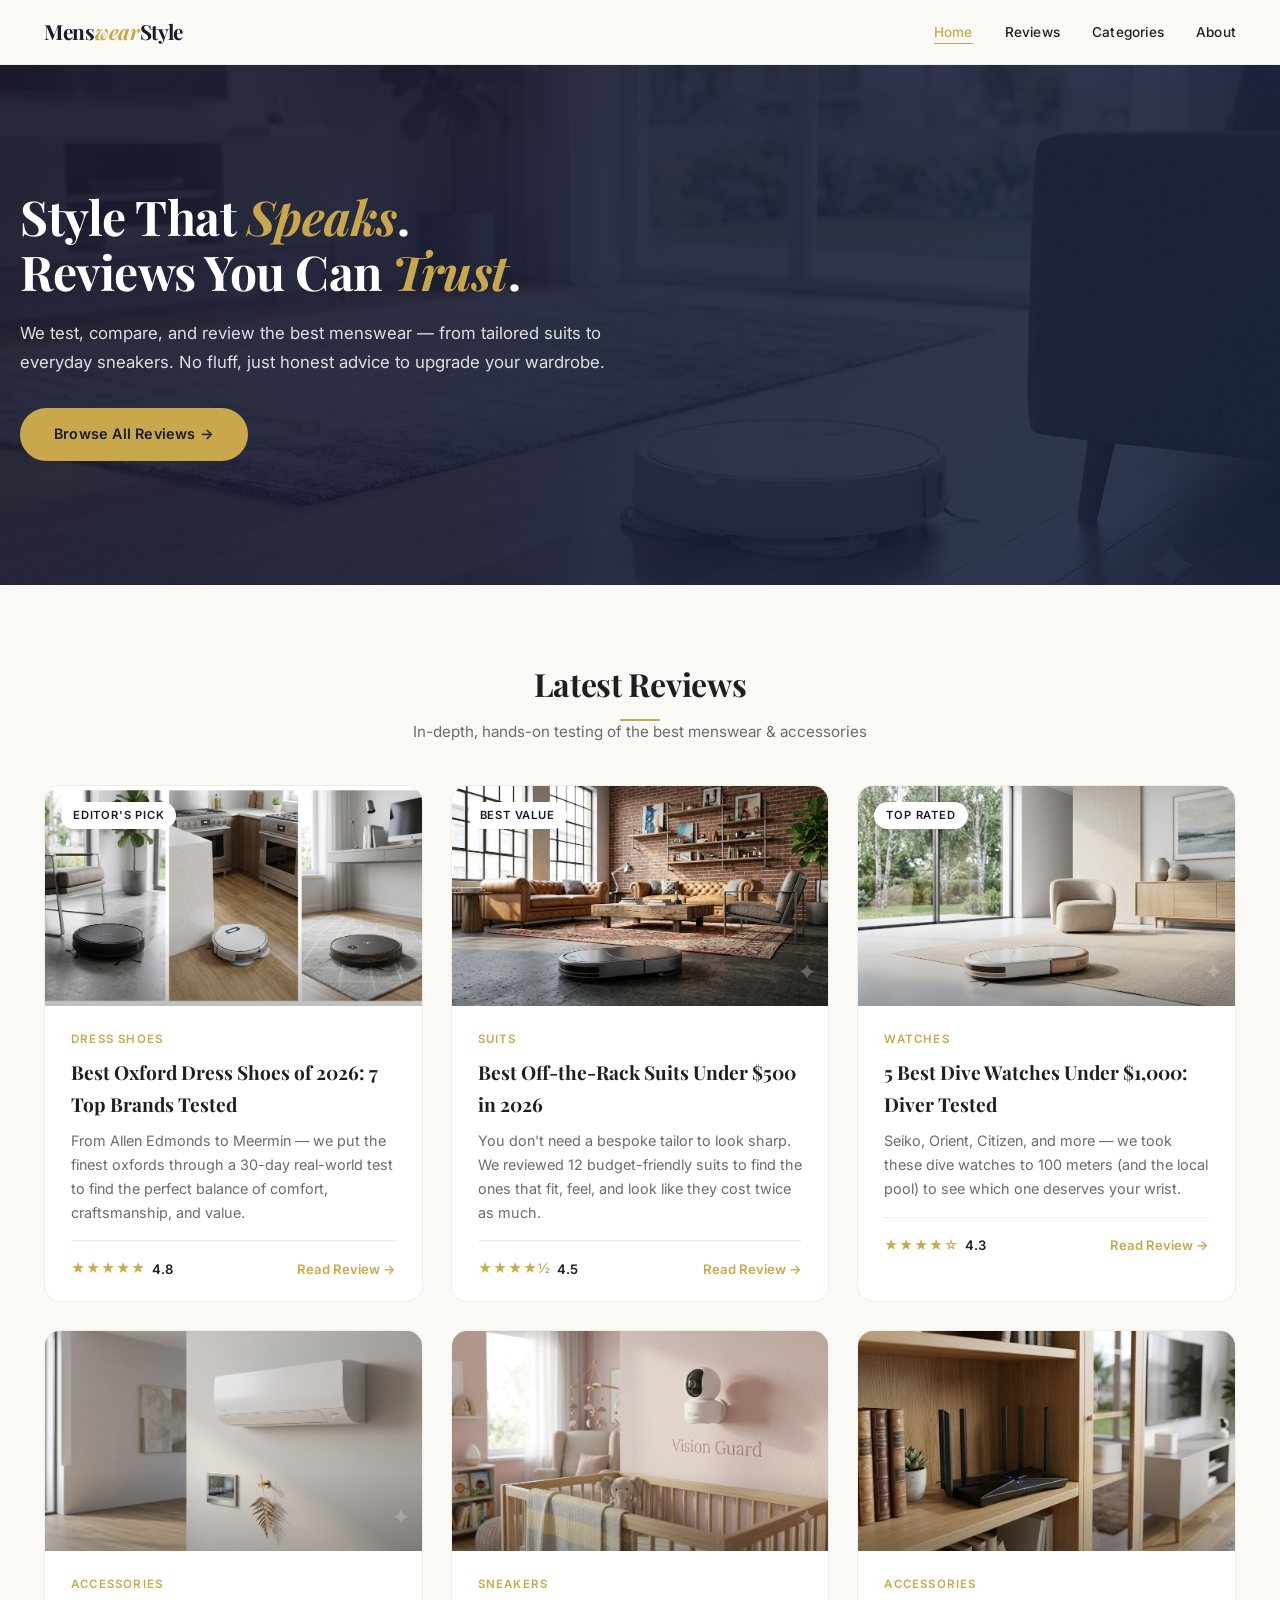
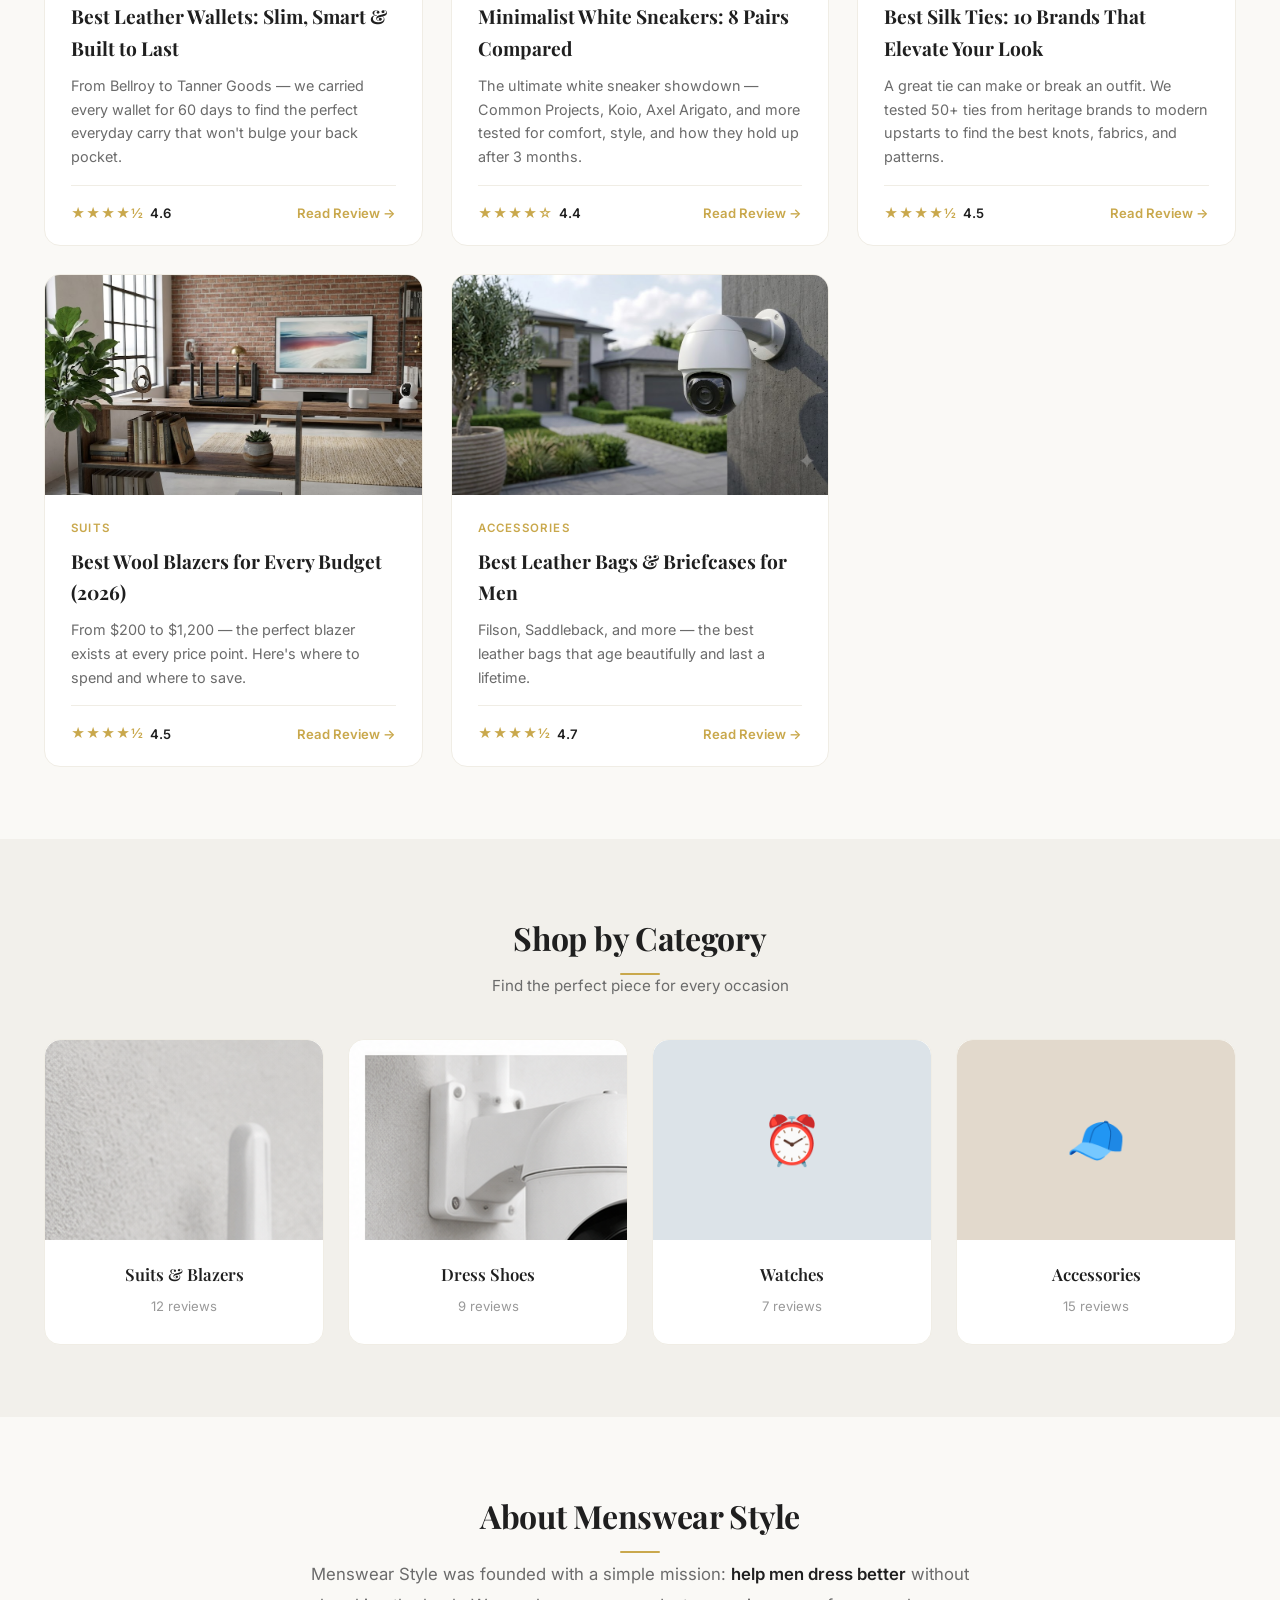
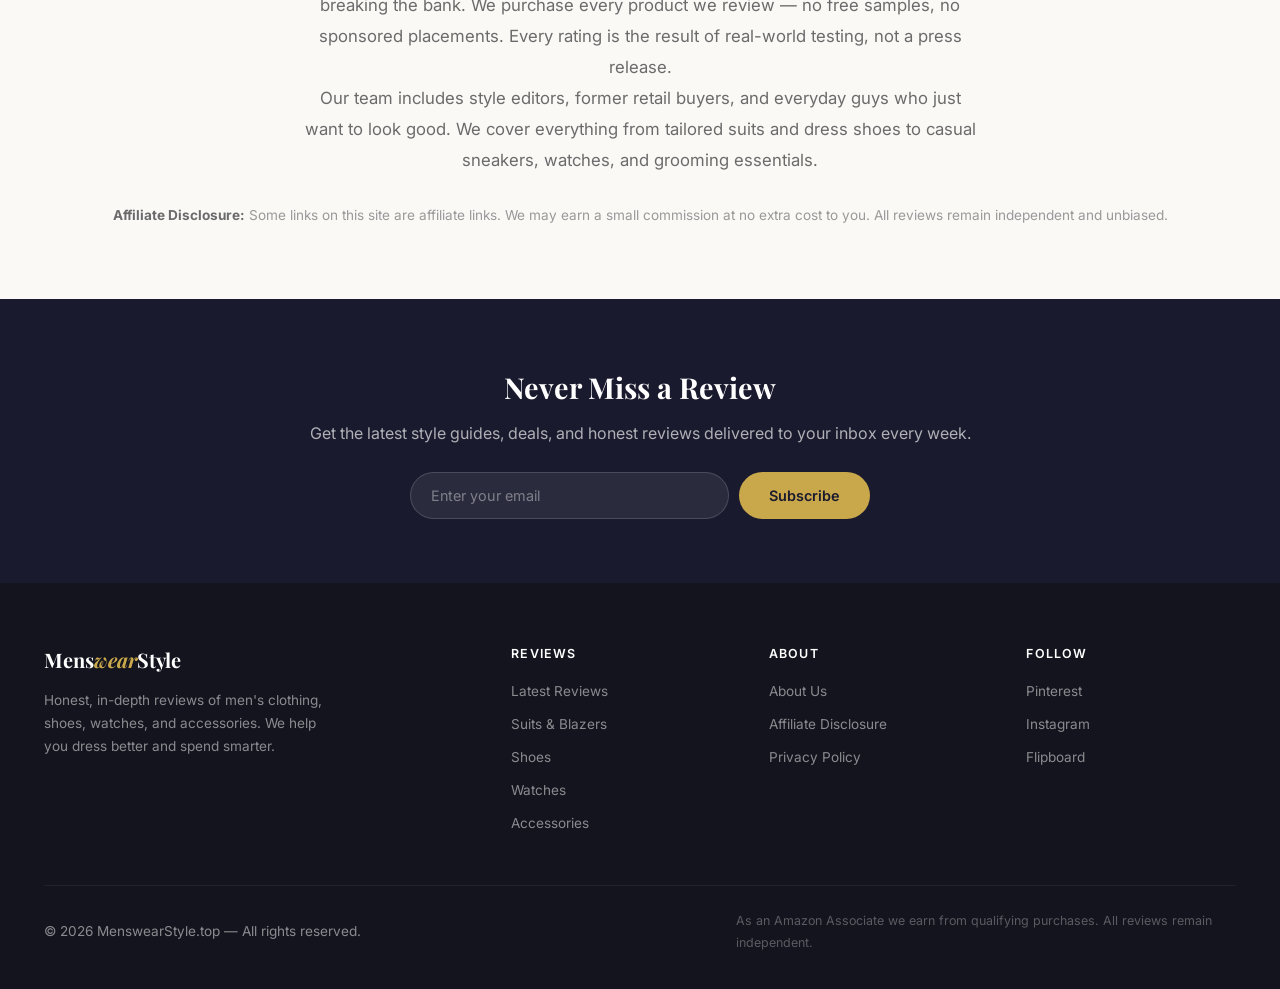
==== commit 923405a5: "Design upgrade: Playfair+Inter fonts, refined cards, better spacing" ====
--- a/index.html
+++ b/index.html
@@ -12,45 +12,15 @@
   <meta property="og:url" content="https://menswearstyle.top/" />
   <meta property="og:type" content="website" />
   <style>
-    /* ---- Hero with background image ---- */
     .hero {
       background: linear-gradient(135deg, rgba(26,26,46,0.92) 0%, rgba(22,33,62,0.88) 100%), url('images/hero.png');
       background-size: cover;
       background-position: center;
-      padding: 100px 0;
+      color: #fff;
     }
-
-    .hero h1 { font-size: 3rem; }
-
-    /* ---- Card image backgrounds ---- */
-    .card-img {
-      background-size: cover !important;
-      background-position: center !important;
-    }
-
-    /* ---- Section padding tweaks ---- */
-    .featured { padding: 64px 0; }
-    .featured .section-title { text-align: center; }
-    .featured .section-title::after { left: 50%; transform: translateX(-50%); }
-
-    /* ---- Category with images ---- */
-    .cat-card-img {
-      width: 100%;
-      height: 200px;
-      border-radius: var(--radius) var(--radius) 0 0;
-      background-size: cover;
-      background-position: center;
-    }
-    .cat-card { padding: 0; overflow: hidden; }
-    .cat-card .cat-info { padding: 20px 16px 24px; }
-    .cat-card h3 { margin-bottom: 4px; }
-    .cat-card .count { font-size: 0.82rem; color: var(--text-light); }
-
-    /* ---- Responsive hero ---- */
-    @media (max-width: 768px) {
-      .hero { padding: 64px 0; }
-      .hero h1 { font-size: 2rem; }
-    }
+    .card-img { background-size: cover !important; background-position: center !important; }
+    .cat-card-img { width: 100%; height: 200px; object-fit: cover; border-radius: var(--radius) var(--radius) 0 0; }
+    .cat-grid a { color: inherit; }
   </style>
 </head>
 <body>
@@ -73,17 +43,22 @@
 
   <!-- ===== Hero ===== -->
   <section class="hero">
-    <div class="container">
-      <h1>Style That <span>Speaks</span>.<br />Reviews You Can <span>Trust</span>.</h1>
-      <p>We test, compare, and review the best menswear — from tailored suits to everyday sneakers. No fluff, just honest advice to upgrade your wardrobe.</p>
-      <a href="#reviews" class="hero-cta">Browse All Reviews →</a>
+    <div class="container hero-inner">
+      <div class="hero-content">
+        <h1>Style That <span>Speaks</span>.<br />Reviews You Can <span>Trust</span>.</h1>
+        <p>We test, compare, and review the best menswear — from tailored suits to everyday sneakers. No fluff, just honest advice to upgrade your wardrobe.</p>
+        <a href="#reviews" class="hero-cta">Browse All Reviews &rarr;</a>
+      </div>
     </div>
   </section>
 
   <!-- ===== Featured Reviews ===== -->
   <section class="featured" id="reviews">
     <div class="container">
-      <h2 class="section-title">Latest Reviews</h2>
+      <div class="section-header">
+        <h2 class="section-title">Latest Reviews</h2>
+        <p class="section-subtitle">In-depth, hands-on testing of the best menswear &amp; accessories</p>
+      </div>
       <div class="review-grid">
 
         <article class="review-card">
@@ -203,7 +178,10 @@
   <!-- ===== Categories with Images ===== -->
   <section class="categories" id="categories">
     <div class="container">
-      <h2 class="section-title">Shop by Category</h2>
+      <div class="section-header">
+        <h2 class="section-title">Shop by Category</h2>
+        <p class="section-subtitle">Find the perfect piece for every occasion</p>
+      </div>
       <div class="cat-grid" style="grid-template-columns: repeat(auto-fit, minmax(240px, 1fr));">
 
         <div class="cat-card">
@@ -247,22 +225,14 @@
   </section>
 
   <!-- ===== About Section ===== -->
-  <section class="featured" id="about" style="background:var(--bg-alt);">
-    <div class="container" style="max-width:720px;text-align:center;">
-      <h2 class="section-title" style="text-align:center;">About Menswear Style</h2>
-      <p style="font-size:1.05rem;line-height:1.8;margin-bottom:16px;">
-        Menswear Style was founded with a simple mission: <strong>help men dress better</strong> without breaking the bank.
-        We purchase every product we review — no free samples, no sponsored placements. Every rating is the result of
-        real-world testing, not a press release.
-      </p>
-      <p style="font-size:1.05rem;line-height:1.8;margin-bottom:16px;">
-        Our team includes style editors, former retail buyers, and everyday guys who just want to look good.
-        We cover everything from tailored suits and dress shoes to casual sneakers, watches, and grooming essentials.
-      </p>
-      <p style="font-size:0.9rem;color:var(--text-light);">
-        <strong>Affiliate Disclosure:</strong> Some links on this site are affiliate links. We may earn a small commission
-        at no extra cost to you. All reviews remain independent and unbiased.
-      </p>
+  <section class="about-section" id="about">
+    <div class="container">
+      <div class="section-header"><h2 class="section-title">About Menswear Style</h2></div>
+      <div class="about-text">
+        <p>Menswear Style was founded with a simple mission: <strong>help men dress better</strong> without breaking the bank. We purchase every product we review — no free samples, no sponsored placements. Every rating is the result of real-world testing, not a press release.</p>
+        <p>Our team includes style editors, former retail buyers, and everyday guys who just want to look good. We cover everything from tailored suits and dress shoes to casual sneakers, watches, and grooming essentials.</p>
+      </div>
+      <p class="disclaimer"><strong>Affiliate Disclosure:</strong> Some links on this site are affiliate links. We may earn a small commission at no extra cost to you. All reviews remain independent and unbiased.</p>
     </div>
   </section>
 
@@ -288,10 +258,10 @@
           <p>Honest, in-depth reviews of men's clothing, shoes, watches, and accessories. We help you dress better and spend smarter.</p>
         </div>
         <div class="footer-col">
-          <h4>Browse</h4>
+          <h4>Reviews</h4>
           <ul>
             <li><a href="#reviews">Latest Reviews</a></li>
-            <li><a href="#categories">Suits & Blazers</a></li>
+            <li><a href="#categories">Suits &amp; Blazers</a></li>
             <li><a href="#categories">Shoes</a></li>
             <li><a href="#categories">Watches</a></li>
             <li><a href="#categories">Accessories</a></li>
@@ -302,13 +272,15 @@
           <ul>
             <li><a href="#about">About Us</a></li>
             <li><a href="#about">Affiliate Disclosure</a></li>
+            <li><a href="#about">Privacy Policy</a></li>
           </ul>
         </div>
         <div class="footer-col">
-          <h4>Legal</h4>
+          <h4>Follow</h4>
           <ul>
-            <li><a href="#about">Privacy Policy</a></li>
-            <li><a href="#about">Terms of Use</a></li>
+            <li><a href="#">Pinterest</a></li>
+            <li><a href="#">Instagram</a></li>
+            <li><a href="#">Flipboard</a></li>
           </ul>
         </div>
       </div>
--- a/css/style.css
+++ b/css/style.css
@@ -1,1081 +1,412 @@
 /* ============================================
-   menswearstyle.top — Premium Men's Style Guide
+   menswearstyle.top — Premium Design System
    ============================================ */
 
+@import url('https://fonts.googleapis.com/css2?family=Playfair+Display:ital,wght@0,500;0,600;0,700;0,800;1,500&family=Inter:wght@300;400;500;600;700&display=swap');
+
 /* ---- Reset & Base ---- */
-*, *::before, *::after {
-  margin: 0;
-  padding: 0;
-  box-sizing: border-box;
-}
+*, *::before, *::after { margin: 0; padding: 0; box-sizing: border-box; }
 
 :root {
   --primary: #1a1a2e;
   --primary-light: #16213e;
   --accent: #c9a84c;
   --accent-hover: #b8942e;
-  --accent-light: #f5ecd7;
-  --text: #2d2d2d;
+  --accent-light: #f8f0dd;
+  --accent-subtle: rgba(201,168,76,0.08);
+  --text: #1f1f1f;
   --text-light: #6b6b6b;
-  --bg: #ffffff;
-  --bg-alt: #f7f6f2;
-  --bg-dark: #0f0f1a;
+  --text-muted: #999;
+  --bg: #faf9f6;
+  --bg-card: #ffffff;
+  --bg-alt: #f2f0eb;
+  --bg-dark: #14141e;
   --border: #e8e5dd;
-  --radius: 12px;
-  --radius-sm: 6px;
-  --shadow: 0 2px 12px rgba(0,0,0,0.06);
-  --shadow-lg: 0 8px 32px rgba(0,0,0,0.10);
-  --font: 'Segoe UI', system-ui, -apple-system, sans-serif;
-  --font-serif: Georgia, 'Times New Roman', serif;
-  --max-width: 1200px;
-}
-
-html {
-  scroll-behavior: smooth;
-}
+  --border-light: #f0ede5;
+  --radius: 16px;
+  --radius-sm: 8px;
+  --shadow-sm: 0 1px 3px rgba(0,0,0,0.04);
+  --shadow: 0 2px 16px rgba(0,0,0,0.05);
+  --shadow-lg: 0 12px 40px rgba(0,0,0,0.08);
+  --shadow-xl: 0 20px 60px rgba(0,0,0,0.12);
+  --font-heading: 'Playfair Display', Georgia, 'Times New Roman', serif;
+  --font-body: 'Inter', 'Segoe UI', system-ui, -apple-system, sans-serif;
+  --max-width: 1240px;
+  --ease: cubic-bezier(0.22, 1, 0.36, 1);
+}
+
+html { scroll-behavior: smooth; }
 
 body {
-  font-family: var(--font);
+  font-family: var(--font-body);
   color: var(--text);
   background: var(--bg);
   line-height: 1.7;
   -webkit-font-smoothing: antialiased;
-}
-
-a {
+  -moz-osx-font-smoothing: grayscale;
+}
+
+a { color: var(--primary); text-decoration: none; transition: color 0.2s var(--ease); }
+a:hover { color: var(--accent); }
+img { max-width: 100%; height: auto; display: block; }
+
+/* ---- Utility ---- */
+.container { width: 100%; max-width: var(--max-width); margin: 0 auto; padding: 0 24px; }
+.sr-only { position: absolute; width: 1px; height: 1px; padding: 0; margin: -1px; overflow: hidden; clip: rect(0,0,0,0); border: 0; }
+
+/* ---- Section Headings ---- */
+.section-title {
+  font-family: var(--font-heading);
+  font-size: 2rem;
+  font-weight: 700;
+  margin-bottom: 0.5rem;
+  letter-spacing: -0.3px;
+}
+.section-subtitle {
+  font-family: var(--font-body);
+  font-size: 0.95rem;
+  color: var(--text-light);
+  margin-bottom: 2.5rem;
+  font-weight: 400;
+}
+.section-header { text-align: center; margin-bottom: 0.5rem; }
+.section-header .section-title { position: relative; display: inline-block; }
+.section-header .section-title::after {
+  content: '';
+  position: absolute;
+  bottom: -10px;
+  left: 50%;
+  transform: translateX(-50%);
+  width: 40px;
+  height: 2px;
+  background: var(--accent);
+  border-radius: 1px;
+}
+
+/* ---- Header / Nav ---- */
+.site-header {
+  background: rgba(250,249,246,0.85);
+  backdrop-filter: blur(16px);
+  -webkit-backdrop-filter: blur(16px);
+  border-bottom: 1px solid var(--border-light);
+  position: sticky;
+  top: 0;
+  z-index: 100;
+}
+.header-inner {
+  display: flex;
+  align-items: center;
+  justify-content: space-between;
+  height: 64px;
+}
+.logo {
+  font-family: var(--font-heading);
+  font-size: 1.3rem;
+  font-weight: 700;
+  letter-spacing: -0.3px;
+}
+.logo a { color: var(--primary); }
+.logo a:hover { color: var(--primary); }
+.logo span { color: var(--accent); font-style: italic; }
+.nav-toggle { display: none; background: none; border: none; font-size: 1.4rem; cursor: pointer; color: var(--text); padding: 4px; }
+.nav-list { display: flex; list-style: none; gap: 2rem; align-items: center; }
+.nav-list a { font-size: 0.85rem; font-weight: 500; color: var(--text); padding: 4px 0; position: relative; letter-spacing: 0.2px; }
+.nav-list a::after { content: ''; position: absolute; bottom: 0; left: 0; width: 0; height: 1.5px; background: var(--accent); transition: width 0.3s var(--ease); }
+.nav-list a:hover::after, .nav-list a.active::after { width: 100%; }
+.nav-list a.active { color: var(--accent); }
+
+/* ---- Hero ---- */
+.hero {
+  position: relative;
+  overflow: hidden;
+  padding: 0;
+}
+.hero-inner {
+  display: flex;
+  align-items: center;
+  min-height: 520px;
+  padding: 80px 0;
+}
+.hero-content { position: relative; z-index: 1; max-width: 640px; }
+.hero-content h1 {
+  font-family: var(--font-heading);
+  font-size: 3rem;
+  font-weight: 700;
+  line-height: 1.15;
+  margin-bottom: 1.25rem;
+  letter-spacing: -0.5px;
+}
+.hero-content h1 span { color: var(--accent); font-style: italic; }
+.hero-content p {
+  font-size: 1.05rem;
+  line-height: 1.7;
+  margin-bottom: 2rem;
+  opacity: 0.85;
+}
+.hero-cta {
+  display: inline-flex;
+  align-items: center;
+  gap: 8px;
+  background: var(--accent);
   color: var(--primary);
-  text-decoration: none;
-  transition: color 0.2s;
-}
-
-a:hover {
-  color: var(--accent);
-}
-
-img {
-  max-width: 100%;
-  height: auto;
-  display: block;
-}
-
-/* ---- Utility ---- */
-.container {
-  width: 100%;
-  max-width: var(--max-width);
-  margin: 0 auto;
-  padding: 0 20px;
-}
-
-.sr-only {
-  position: absolute;
-  width: 1px;
-  height: 1px;
-  padding: 0;
-  margin: -1px;
+  font-weight: 600;
+  padding: 14px 34px;
+  border-radius: 50px;
+  font-size: 0.9rem;
+  transition: all 0.3s var(--ease);
+  letter-spacing: 0.2px;
+}
+.hero-cta:hover {
+  background: var(--accent-hover);
+  transform: translateY(-2px);
+  box-shadow: 0 8px 24px rgba(201,168,76,0.3);
+  color: var(--primary);
+}
+
+/* ---- Featured Section ---- */
+.featured { padding: 72px 0; }
+
+/* ---- Review Grid ---- */
+.review-grid {
+  display: grid;
+  grid-template-columns: repeat(auto-fill, minmax(370px, 1fr));
+  gap: 28px;
+}
+
+/* ---- Review Card ---- */
+.review-card {
+  background: var(--bg-card);
+  border-radius: var(--radius);
   overflow: hidden;
-  clip: rect(0,0,0,0);
-  border: 0;
-}
-
-.section-title {
-  font-size: 1.75rem;
-  font-weight: 700;
-  margin-bottom: 1.5rem;
+  border: 1px solid var(--border-light);
+  transition: all 0.4s var(--ease);
   position: relative;
-  padding-bottom: 0.75rem;
-}
-
-.section-title::after {
+}
+.review-card:hover {
+  transform: translateY(-6px);
+  box-shadow: var(--shadow-xl);
+  border-color: var(--border);
+}
+.review-card .card-img {
+  height: 220px;
+  position: relative;
+  overflow: hidden;
+}
+.review-card .card-img::after {
   content: '';
   position: absolute;
   bottom: 0;
   left: 0;
-  width: 48px;
-  height: 3px;
-  background: var(--accent);
-  border-radius: 2px;
-}
-
-/* ---- Header / Nav ---- */
-.site-header {
-  background: var(--bg);
-  border-bottom: 1px solid var(--border);
-  position: sticky;
-  top: 0;
-  z-index: 100;
-  backdrop-filter: blur(8px);
-  background: rgba(255,255,255,0.97);
-}
-
-.header-inner {
-  display: flex;
-  align-items: center;
-  justify-content: space-between;
-  height: 68px;
-}
-
-.logo {
-  font-size: 1.35rem;
-  font-weight: 800;
-  letter-spacing: -0.5px;
-}
-
-.logo a {
-  color: var(--primary);
-}
-
-.logo span {
-  color: var(--accent);
-}
-
-.nav-toggle {
-  display: none;
-  background: none;
-  border: none;
-  font-size: 1.5rem;
-  cursor: pointer;
-  color: var(--text);
-  padding: 4px;
-}
-
-.nav-list {
-  display: flex;
-  list-style: none;
-  gap: 2rem;
-  align-items: center;
-}
-
-.nav-list a {
-  font-size: 0.9rem;
-  font-weight: 500;
-  color: var(--text);
-  padding: 4px 0;
-  position: relative;
-}
-
-.nav-list a::after {
-  content: '';
-  position: absolute;
-  bottom: 0;
-  left: 0;
-  width: 0;
-  height: 2px;
-  background: var(--accent);
-  transition: width 0.25s;
-}
-
-.nav-list a:hover::after,
-.nav-list a.active::after {
-  width: 100%;
-}
-
-.nav-list a.active {
-  color: var(--accent);
-}
-
-/* ---- Hero ---- */
-.hero {
-  background: linear-gradient(135deg, var(--primary) 0%, var(--primary-light) 100%);
-  color: #fff;
-  padding: 80px 0;
-  text-align: center;
-  position: relative;
-  overflow: hidden;
-}
-
-.hero::before {
-  content: '';
-  position: absolute;
-  top: -50%;
-  right: -20%;
-  width: 600px;
-  height: 600px;
-  background: radial-gradient(circle, rgba(201,168,76,0.08) 0%, transparent 70%);
-  border-radius: 50%;
-}
-
-.hero h1 {
-  font-size: 2.75rem;
-  font-weight: 800;
-  line-height: 1.2;
-  margin-bottom: 1rem;
-  position: relative;
-}
-
-.hero h1 span {
-  color: var(--accent);
-}
-
-.hero p {
-  font-size: 1.1rem;
-  opacity: 0.85;
-  max-width: 600px;
-  margin: 0 auto 2rem;
-  line-height: 1.6;
-}
-
-.hero-cta {
-  display: inline-block;
-  background: var(--accent);
-  color: var(--primary);
-  font-weight: 700;
-  padding: 14px 36px;
-  border-radius: 50px;
-  font-size: 0.95rem;
-  transition: all 0.25s;
-}
-
-.hero-cta:hover {
-  background: var(--accent-hover);
-  transform: translateY(-2px);
-  box-shadow: 0 6px 20px rgba(201,168,76,0.35);
-  color: var(--primary);
-}
-
-/* ---- Category Grid ---- */
-.categories {
-  padding: 60px 0;
-  background: var(--bg-alt);
-}
-
-.cat-grid {
-  display: grid;
-  grid-template-columns: repeat(auto-fit, minmax(160px, 1fr));
-  gap: 16px;
-}
-
-.cat-card {
-  background: var(--bg);
-  border-radius: var(--radius);
-  padding: 28px 16px;
-  text-align: center;
-  box-shadow: var(--shadow);
-  transition: all 0.3s;
-  border: 1px solid var(--border);
-}
-
-.cat-card:hover {
-  transform: translateY(-4px);
-  box-shadow: var(--shadow-lg);
-  border-color: var(--accent);
-}
-
-.cat-card .icon {
-  font-size: 2rem;
-  margin-bottom: 10px;
-  display: block;
-}
-
-.cat-card h3 {
-  font-size: 0.95rem;
-  font-weight: 600;
-}
-
-.cat-card a {
-  color: var(--text);
-}
-
-.cat-card a:hover {
-  color: var(--accent);
-}
-
-/* ---- Review Card ---- */
-.review-grid {
-  display: grid;
-  grid-template-columns: repeat(auto-fill, minmax(340px, 1fr));
-  gap: 28px;
-}
-
-.review-card {
-  background: var(--bg);
-  border-radius: var(--radius);
-  overflow: hidden;
-  box-shadow: var(--shadow);
-  border: 1px solid var(--border);
-  transition: all 0.3s;
-}
-
-.review-card:hover {
-  transform: translateY(-4px);
-  box-shadow: var(--shadow-lg);
-}
-
-.review-card .card-img {
-  height: 200px;
-  background: var(--bg-alt);
-  display: flex;
-  align-items: center;
-  justify-content: center;
-  font-size: 3rem;
-  color: var(--text-light);
-  position: relative;
-}
-
+  right: 0;
+  height: 80px;
+  background: linear-gradient(to top, rgba(0,0,0,0.25), transparent);
+  z-index: 1;
+}
 .card-img .badge {
   position: absolute;
-  top: 12px;
-  left: 12px;
-  background: var(--accent);
+  top: 16px;
+  left: 16px;
+  background: var(--bg-card);
   color: var(--primary);
-  font-size: 0.75rem;
-  font-weight: 700;
+  font-family: var(--font-body);
+  font-size: 0.7rem;
+  font-weight: 600;
   padding: 4px 12px;
   border-radius: 50px;
   text-transform: uppercase;
-  letter-spacing: 0.5px;
-}
-
+  letter-spacing: 0.8px;
+  z-index: 2;
+  box-shadow: var(--shadow-sm);
+}
 .review-card .card-body {
-  padding: 24px;
-}
-
+  padding: 24px 26px 20px;
+}
 .card-body .cat-tag {
-  font-size: 0.78rem;
+  font-family: var(--font-body);
+  font-size: 0.72rem;
   font-weight: 600;
   color: var(--accent);
   text-transform: uppercase;
-  letter-spacing: 1px;
-  margin-bottom: 6px;
-}
-
-.card-body h3 {
-  font-size: 1.15rem;
+  letter-spacing: 1.2px;
+  margin-bottom: 8px;
+}
+.card-body h3 { margin-bottom: 8px; }
+.card-body h3 a {
+  font-family: var(--font-heading);
+  font-size: 1.2rem;
   font-weight: 700;
-  margin-bottom: 8px;
-}
-
-.card-body h3 a {
   color: var(--text);
-}
-
-.card-body h3 a:hover {
-  color: var(--accent);
-}
-
+  line-height: 1.35;
+}
+.card-body h3 a:hover { color: var(--accent); }
 .card-body p {
   font-size: 0.9rem;
   color: var(--text-light);
   margin-bottom: 16px;
-  line-height: 1.6;
-}
-
+  line-height: 1.65;
+}
 .card-footer {
   display: flex;
   align-items: center;
   justify-content: space-between;
-  padding-top: 12px;
-  border-top: 1px solid var(--border);
-}
-
+  padding-top: 16px;
+  border-top: 1px solid var(--border-light);
+}
 .rating {
   display: flex;
   align-items: center;
+  gap: 6px;
+  font-size: 0.82rem;
+  font-weight: 600;
+  color: var(--text);
+}
+.rating .stars { color: var(--accent); letter-spacing: 1px; font-size: 0.85rem; }
+.read-more {
+  display: inline-flex;
+  align-items: center;
   gap: 4px;
+  font-size: 0.82rem;
+  font-weight: 600;
+  color: var(--accent);
+  transition: all 0.2s var(--ease);
+}
+.read-more:hover { color: var(--accent-hover); gap: 8px; }
+
+/* ---- Categories ---- */
+.categories { padding: 72px 0; background: var(--bg-alt); }
+.cat-grid { display: grid; grid-template-columns: repeat(auto-fit, minmax(260px, 1fr)); gap: 24px; }
+.cat-card {
+  background: var(--bg-card);
+  border-radius: var(--radius);
+  overflow: hidden;
+  border: 1px solid var(--border-light);
+  transition: all 0.4s var(--ease);
+}
+.cat-card:hover { transform: translateY(-4px); box-shadow: var(--shadow-lg); border-color: var(--accent); }
+.cat-card .cat-info { padding: 20px 20px 24px; text-align: center; }
+.cat-card h3 { font-family: var(--font-heading); font-size: 1.05rem; font-weight: 600; margin-bottom: 4px; }
+.cat-card .count { font-size: 0.82rem; color: var(--text-muted); }
+
+/* ---- About ---- */
+.about-section {
+  padding: 72px 0;
+  text-align: center;
+}
+.about-section .about-text {
+  max-width: 680px;
+  margin: 0 auto;
+  font-size: 1.05rem;
+  line-height: 1.85;
+  color: var(--text-light);
+}
+.about-section .about-text strong { color: var(--text); font-weight: 600; }
+.about-section .disclaimer {
+  margin-top: 28px;
   font-size: 0.85rem;
-  font-weight: 600;
-}
-
-.rating .stars {
-  color: var(--accent);
-  letter-spacing: 1px;
-}
-
-.read-more {
-  font-size: 0.85rem;
-  font-weight: 600;
-  color: var(--accent);
-}
-
-.read-more:hover {
-  color: var(--accent-hover);
-}
-
-/* ---- Featured Section ---- */
-.featured {
-  padding: 64px 0;
-}
+  color: var(--text-muted);
+}
+.about-section .disclaimer strong { color: var(--text-light); }
 
 /* ---- Newsletter ---- */
 .newsletter {
-  background: var(--bg-alt);
-  padding: 60px 0;
+  background: var(--primary);
+  padding: 64px 0;
   text-align: center;
 }
-
 .newsletter h2 {
-  font-size: 1.6rem;
+  font-family: var(--font-heading);
+  font-size: 1.8rem;
+  color: #fff;
   margin-bottom: 0.5rem;
 }
-
-.newsletter p {
-  color: var(--text-light);
-  margin-bottom: 1.5rem;
-}
-
-.newsletter-form {
-  display: flex;
-  max-width: 480px;
-  margin: 0 auto;
-  gap: 8px;
-}
-
+.newsletter p { color: rgba(255,255,255,0.65); margin-bottom: 1.5rem; }
+.newsletter-form { display: flex; max-width: 460px; margin: 0 auto; gap: 10px; }
 .newsletter-form input {
   flex: 1;
-  padding: 12px 18px;
-  border: 1px solid var(--border);
+  padding: 14px 20px;
+  border: 1px solid rgba(255,255,255,0.15);
   border-radius: 50px;
-  font-size: 0.95rem;
+  background: rgba(255,255,255,0.08);
+  color: #fff;
+  font-size: 0.9rem;
   outline: none;
-  transition: border-color 0.2s;
-}
-
-.newsletter-form input:focus {
-  border-color: var(--accent);
-}
-
+  transition: all 0.2s var(--ease);
+  font-family: var(--font-body);
+}
+.newsletter-form input::placeholder { color: rgba(255,255,255,0.4); }
+.newsletter-form input:focus { border-color: var(--accent); background: rgba(255,255,255,0.12); }
 .newsletter-form button {
-  padding: 12px 28px;
-  background: var(--primary);
-  color: #fff;
+  padding: 14px 30px;
+  background: var(--accent);
+  color: var(--primary);
   border: none;
   border-radius: 50px;
   font-weight: 600;
+  font-family: var(--font-body);
+  font-size: 0.9rem;
   cursor: pointer;
-  transition: background 0.2s;
-}
-
-.newsletter-form button:hover {
-  background: var(--accent);
-  color: var(--primary);
-}
+  transition: all 0.2s var(--ease);
+  white-space: nowrap;
+}
+.newsletter-form button:hover { background: var(--accent-hover); }
 
 /* ---- Footer ---- */
 .site-footer {
   background: var(--bg-dark);
-  color: rgba(255,255,255,0.7);
-  padding: 48px 0 32px;
-}
-
-.footer-grid {
-  display: grid;
-  grid-template-columns: 2fr 1fr 1fr 1fr;
-  gap: 40px;
-  margin-bottom: 32px;
-}
-
+  color: rgba(255,255,255,0.5);
+  padding: 60px 0 36px;
+  font-size: 0.85rem;
+}
+.footer-grid { display: grid; grid-template-columns: 2fr 1fr 1fr 1fr; gap: 48px; margin-bottom: 40px; }
 .footer-brand h3 {
+  font-family: var(--font-heading);
   color: #fff;
-  font-size: 1.2rem;
+  font-size: 1.25rem;
   margin-bottom: 12px;
 }
-
-.footer-brand h3 span {
-  color: var(--accent);
-}
-
-.footer-brand p {
-  font-size: 0.88rem;
-  line-height: 1.6;
-  max-width: 300px;
-}
-
-.footer-col h4 {
-  color: #fff;
-  font-size: 0.9rem;
-  font-weight: 600;
-  margin-bottom: 14px;
-  text-transform: uppercase;
-  letter-spacing: 1px;
-}
-
-.footer-col ul {
-  list-style: none;
-}
-
-.footer-col li {
-  margin-bottom: 8px;
-}
-
-.footer-col a {
-  color: rgba(255,255,255,0.6);
-  font-size: 0.88rem;
-}
-
-.footer-col a:hover {
-  color: var(--accent);
-}
-
-.footer-bottom {
-  border-top: 1px solid rgba(255,255,255,0.1);
-  padding-top: 24px;
-  display: flex;
-  justify-content: space-between;
-  align-items: center;
-  font-size: 0.82rem;
-  flex-wrap: wrap;
-  gap: 8px;
-}
-
-.footer-bottom .disclaimer {
-  color: rgba(255,255,255,0.4);
-  max-width: 600px;
-}
-
-/* ============================================
-   Category Page
-   ============================================ */
-.page-banner {
-  background: var(--primary);
-  color: #fff;
-  padding: 48px 0 40px;
-  text-align: center;
-}
-
-.page-banner h1 {
-  font-size: 2rem;
-  margin-bottom: 8px;
-}
-
-.page-banner p {
-  opacity: 0.75;
-  font-size: 1rem;
-}
-
-.page-content {
-  padding: 48px 0;
-}
-
-/* ---- Filter Bar ---- */
-.filter-bar {
-  display: flex;
-  flex-wrap: wrap;
-  gap: 10px;
-  margin-bottom: 36px;
-}
-
-.filter-btn {
-  padding: 8px 20px;
-  border-radius: 50px;
-  border: 1px solid var(--border);
-  background: var(--bg);
-  font-size: 0.85rem;
-  font-weight: 500;
-  cursor: pointer;
-  transition: all 0.2s;
-}
-
-.filter-btn:hover,
-.filter-btn.active {
-  background: var(--primary);
-  color: #fff;
-  border-color: var(--primary);
-}
-
-/* ============================================
-   Review Detail Page
-   ============================================ */
-.review-header {
-  max-width: 800px;
-  margin: 0 auto 40px;
-}
-
-.review-header .cat-tag {
-  font-size: 0.8rem;
-  font-weight: 600;
-  color: var(--accent);
-  text-transform: uppercase;
-  letter-spacing: 1px;
-  margin-bottom: 8px;
-}
-
-.review-header h1 {
-  font-size: 2.2rem;
-  font-weight: 800;
-  line-height: 1.25;
-  margin-bottom: 12px;
-}
-
-.review-meta {
-  display: flex;
-  align-items: center;
-  gap: 20px;
-  flex-wrap: wrap;
-  color: var(--text-light);
-  font-size: 0.88rem;
-}
-
-.review-meta .stars {
-  color: var(--accent);
-  font-size: 1.1rem;
-}
-
-.review-hero-img {
-  width: 100%;
-  height: 380px;
-  background: var(--bg-alt);
-  border-radius: var(--radius);
-  display: flex;
-  align-items: center;
-  justify-content: center;
-  font-size: 4rem;
-  color: var(--text-light);
-  margin-bottom: 40px;
-}
-
-.review-layout {
-  display: grid;
-  grid-template-columns: 1fr 300px;
-  gap: 48px;
-  max-width: var(--max-width);
-  margin: 0 auto;
-  padding: 0 20px;
-}
-
-.review-body {
-  max-width: 800px;
-}
-
-.review-body h2 {
-  font-size: 1.5rem;
-  font-weight: 700;
-  margin: 36px 0 16px;
-  padding-bottom: 8px;
-  border-bottom: 1px solid var(--border);
-}
-
-.review-body h3 {
-  font-size: 1.15rem;
-  font-weight: 600;
-  margin: 24px 0 12px;
-}
-
-.review-body p {
-  margin-bottom: 16px;
-  font-size: 1.02rem;
-  line-height: 1.8;
-}
-
-.review-body ul {
-  margin: 0 0 20px 24px;
-}
-
-.review-body li {
-  margin-bottom: 8px;
-  line-height: 1.6;
-}
-
-/* ---- Pros / Cons ---- */
-.pros-cons {
-  display: grid;
-  grid-template-columns: 1fr 1fr;
-  gap: 20px;
-  margin: 28px 0;
-}
-
-.pros, .cons {
-  padding: 24px;
-  border-radius: var(--radius);
-}
-
-.pros {
-  background: #f0fae9;
-  border-left: 4px solid #4caf50;
-}
-
-.cons {
-  background: #fef2f0;
-  border-left: 4px solid #e53935;
-}
-
-.pros h3, .cons h3 {
-  font-size: 1rem;
-  font-weight: 700;
-  margin-bottom: 12px;
-  margin-top: 0;
-}
-
-.pros ul, .cons ul {
-  list-style: none;
-  margin: 0;
-  padding: 0;
-}
-
-.pros li, .cons li {
-  padding-left: 20px;
-  position: relative;
-  font-size: 0.93rem;
-}
-
-.pros li::before {
-  content: '✓';
-  position: absolute;
-  left: 0;
-  color: #4caf50;
-  font-weight: 700;
-}
-
-.cons li::before {
-  content: '✗';
-  position: absolute;
-  left: 0;
-  color: #e53935;
-  font-weight: 700;
-}
-
-/* ---- Verdict Box ---- */
-.verdict-box {
-  background: var(--accent-light);
-  border-radius: var(--radius);
-  padding: 28px;
-  margin: 32px 0;
-  border: 1px solid var(--accent);
-}
-
-.verdict-box h3 {
-  color: var(--primary);
-  margin-top: 0;
-  font-size: 1.2rem;
-}
-
-.verdict-box .verdict-score {
-  font-size: 2.5rem;
-  font-weight: 800;
-  color: var(--accent);
-  line-height: 1;
-  margin-bottom: 8px;
-}
-
-/* ---- Sidebar ---- */
-.sidebar {
-  position: sticky;
-  top: 88px;
-  align-self: start;
-}
-
-.sidebar-card {
-  background: var(--bg-alt);
-  border-radius: var(--radius);
-  padding: 24px;
-  margin-bottom: 24px;
-  border: 1px solid var(--border);
-}
-
-.sidebar-card h4 {
-  font-size: 0.9rem;
-  font-weight: 700;
-  margin-bottom: 12px;
-  text-transform: uppercase;
-  letter-spacing: 1px;
-}
-
-.price-tag {
-  font-size: 1.8rem;
-  font-weight: 800;
-  color: var(--primary);
-  margin-bottom: 8px;
-}
-
-.check-price-btn {
-  display: block;
-  width: 100%;
-  padding: 12px;
-  background: var(--accent);
-  color: var(--primary);
-  font-weight: 700;
-  border: none;
-  border-radius: var(--radius-sm);
-  font-size: 0.95rem;
-  cursor: pointer;
-  text-align: center;
-  transition: all 0.2s;
-}
-
-.check-price-btn:hover {
-  background: var(--accent-hover);
-  transform: translateY(-1px);
-}
-
-.spec-list {
-  list-style: none;
-}
-
-.spec-list li {
-  padding: 8px 0;
-  border-bottom: 1px solid var(--border);
-  font-size: 0.88rem;
-  display: flex;
-  justify-content: space-between;
-}
-
-.spec-list li:last-child {
-  border-bottom: none;
-}
-
-.spec-list .label {
-  color: var(--text-light);
-}
-
-/* ============================================
-   About / Contact Pages
-   ============================================ */
-.content-page {
-  max-width: 720px;
-  margin: 0 auto;
-  padding: 48px 20px;
-}
-
-.content-page h1 {
-  font-size: 2rem;
-  font-weight: 800;
-  margin-bottom: 24px;
-}
-
-.content-page h2 {
-  font-size: 1.35rem;
-  font-weight: 700;
-  margin: 36px 0 12px;
-}
-
-.content-page p {
-  margin-bottom: 16px;
-  line-height: 1.8;
-  font-size: 1.02rem;
-}
-
-.contact-form {
-  margin-top: 32px;
-}
-
-.form-group {
-  margin-bottom: 20px;
-}
-
-.form-group label {
-  display: block;
-  font-weight: 600;
-  font-size: 0.9rem;
-  margin-bottom: 6px;
-}
-
-.form-group input,
-.form-group textarea,
-.form-group select {
-  width: 100%;
-  padding: 12px 16px;
-  border: 1px solid var(--border);
-  border-radius: var(--radius-sm);
-  font-size: 0.95rem;
-  font-family: var(--font);
-  outline: none;
-  transition: border-color 0.2s;
-}
-
-.form-group input:focus,
-.form-group textarea:focus {
-  border-color: var(--accent);
-}
-
-.form-group textarea {
-  min-height: 150px;
-  resize: vertical;
-}
-
-.submit-btn {
-  padding: 14px 36px;
-  background: var(--primary);
-  color: #fff;
-  border: none;
-  border-radius: 50px;
-  font-weight: 600;
-  font-size: 0.95rem;
-  cursor: pointer;
-  transition: all 0.2s;
-}
-
-.submit-btn:hover {
-  background: var(--accent);
-  color: var(--primary);
-}
-
-/* ---- Breadcrumb ---- */
-.breadcrumb {
-  display: flex;
-  gap: 8px;
-  list-style: none;
-  font-size: 0.82rem;
-  color: var(--text-light);
-  margin-bottom: 24px;
-  padding: 16px 20px 0;
-  max-width: var(--max-width);
-  margin-left: auto;
-  margin-right: auto;
-}
-
-.breadcrumb a {
-  color: var(--text-light);
-}
-
-.breadcrumb a:hover {
-  color: var(--accent);
-}
-
-.breadcrumb li + li::before {
-  content: '/';
-  margin-right: 8px;
-  color: var(--border);
-}
-
-/* ============================================
-   Pagination
-   ============================================ */
-.pagination {
-  display: flex;
-  justify-content: center;
-  gap: 8px;
-  margin-top: 40px;
-}
-
-.pagination a {
-  display: inline-flex;
-  align-items: center;
-  justify-content: center;
-  width: 40px;
-  height: 40px;
-  border-radius: 50%;
-  border: 1px solid var(--border);
-  font-size: 0.88rem;
-  font-weight: 500;
-  transition: all 0.2s;
-}
-
-.pagination a:hover,
-.pagination a.active {
-  background: var(--primary);
-  color: #fff;
-  border-color: var(--primary);
-}
-
-/* ============================================
-   Mobile Responsive
-   ============================================ */
+.footer-brand h3 span { color: var(--accent); font-style: italic; }
+.footer-brand p { font-size: 0.85rem; line-height: 1.7; max-width: 280px; }
+.footer-col h4 { color: #fff; font-size: 0.78rem; font-weight: 600; margin-bottom: 16px; text-transform: uppercase; letter-spacing: 1.2px; }
+.footer-col ul { list-style: none; }
+.footer-col li { margin-bottom: 10px; }
+.footer-col a { color: rgba(255,255,255,0.5); font-size: 0.85rem; transition: color 0.2s; }
+.footer-col a:hover { color: var(--accent); }
+.footer-bottom { border-top: 1px solid rgba(255,255,255,0.06); padding-top: 24px; display: flex; justify-content: space-between; align-items: center; flex-wrap: wrap; gap: 10px; }
+.footer-bottom .disclaimer { color: rgba(255,255,255,0.3); max-width: 500px; font-size: 0.78rem; }
+
+/* ---- Mobile ---- */
 @media (max-width: 900px) {
-  .review-layout {
-    grid-template-columns: 1fr;
-  }
-
-  .sidebar {
-    position: static;
-    order: -1;
-  }
-
-  .footer-grid {
-    grid-template-columns: 1fr 1fr;
-  }
-}
-
+  .footer-grid { grid-template-columns: 1fr 1fr; gap: 32px; }
+}
 @media (max-width: 768px) {
-  .hero h1 {
-    font-size: 2rem;
-  }
-
-  .hero p {
-    font-size: 1rem;
-  }
-
-  .hero {
-    padding: 56px 0;
-  }
-
-  .section-title {
-    font-size: 1.4rem;
-  }
-
-  .review-grid {
-    grid-template-columns: 1fr;
-  }
-
-  .pros-cons {
-    grid-template-columns: 1fr;
-  }
-
-  .nav-toggle {
-    display: block;
-  }
-
+  .hero-inner { min-height: auto; padding: 60px 0; }
+  .hero-content h1 { font-size: 2rem; }
+  .section-title { font-size: 1.5rem; }
+  .review-grid { grid-template-columns: 1fr; }
+  .nav-toggle { display: block; }
   .nav-list {
     display: none;
     position: absolute;
-    top: 68px;
+    top: 64px;
     left: 0;
     right: 0;
-    background: var(--bg);
+    background: var(--bg-card);
     flex-direction: column;
-    padding: 20px;
+    padding: 24px;
     border-bottom: 1px solid var(--border);
     box-shadow: var(--shadow-lg);
     gap: 0;
   }
-
-  .nav-list.open {
-    display: flex;
-  }
-
-  .nav-list li {
-    width: 100%;
-  }
-
-  .nav-list a {
-    display: block;
-    padding: 12px 0;
-    border-bottom: 1px solid var(--border);
-  }
-
-  .nav-list a::after {
-    display: none;
-  }
-
-  .newsletter-form {
-    flex-direction: column;
-    padding: 0 20px;
-  }
-
-  .newsletter-form input {
-    border-radius: var(--radius-sm);
-  }
-
-  .newsletter-form button {
-    border-radius: var(--radius-sm);
-  }
-
-  .footer-grid {
-    grid-template-columns: 1fr;
-    gap: 28px;
-  }
-
-  .footer-bottom {
-    flex-direction: column;
-    text-align: center;
-  }
-
-  .review-header h1 {
-    font-size: 1.6rem;
-  }
-
-  .review-hero-img {
-    height: 220px;
-  }
-
-  .page-banner h1 {
-    font-size: 1.6rem;
-  }
-}
-
+  .nav-list.open { display: flex; }
+  .nav-list li { width: 100%; }
+  .nav-list a { display: block; padding: 14px 0; border-bottom: 1px solid var(--border-light); font-size: 0.9rem; }
+  .nav-list a::after { display: none; }
+  .newsletter-form { flex-direction: column; padding: 0 24px; }
+  .newsletter-form input, .newsletter-form button { border-radius: var(--radius-sm); }
+  .footer-bottom { flex-direction: column; text-align: center; }
+}
 @media (max-width: 480px) {
-  .cat-grid {
-    grid-template-columns: repeat(2, 1fr);
-  }
-
-  .review-grid {
-    grid-template-columns: 1fr;
-  }
-}
+  .cat-grid { grid-template-columns: repeat(2, 1fr); }
+  .review-grid { grid-template-columns: 1fr; }
+  .hero-content h1 { font-size: 1.7rem; }
+}
